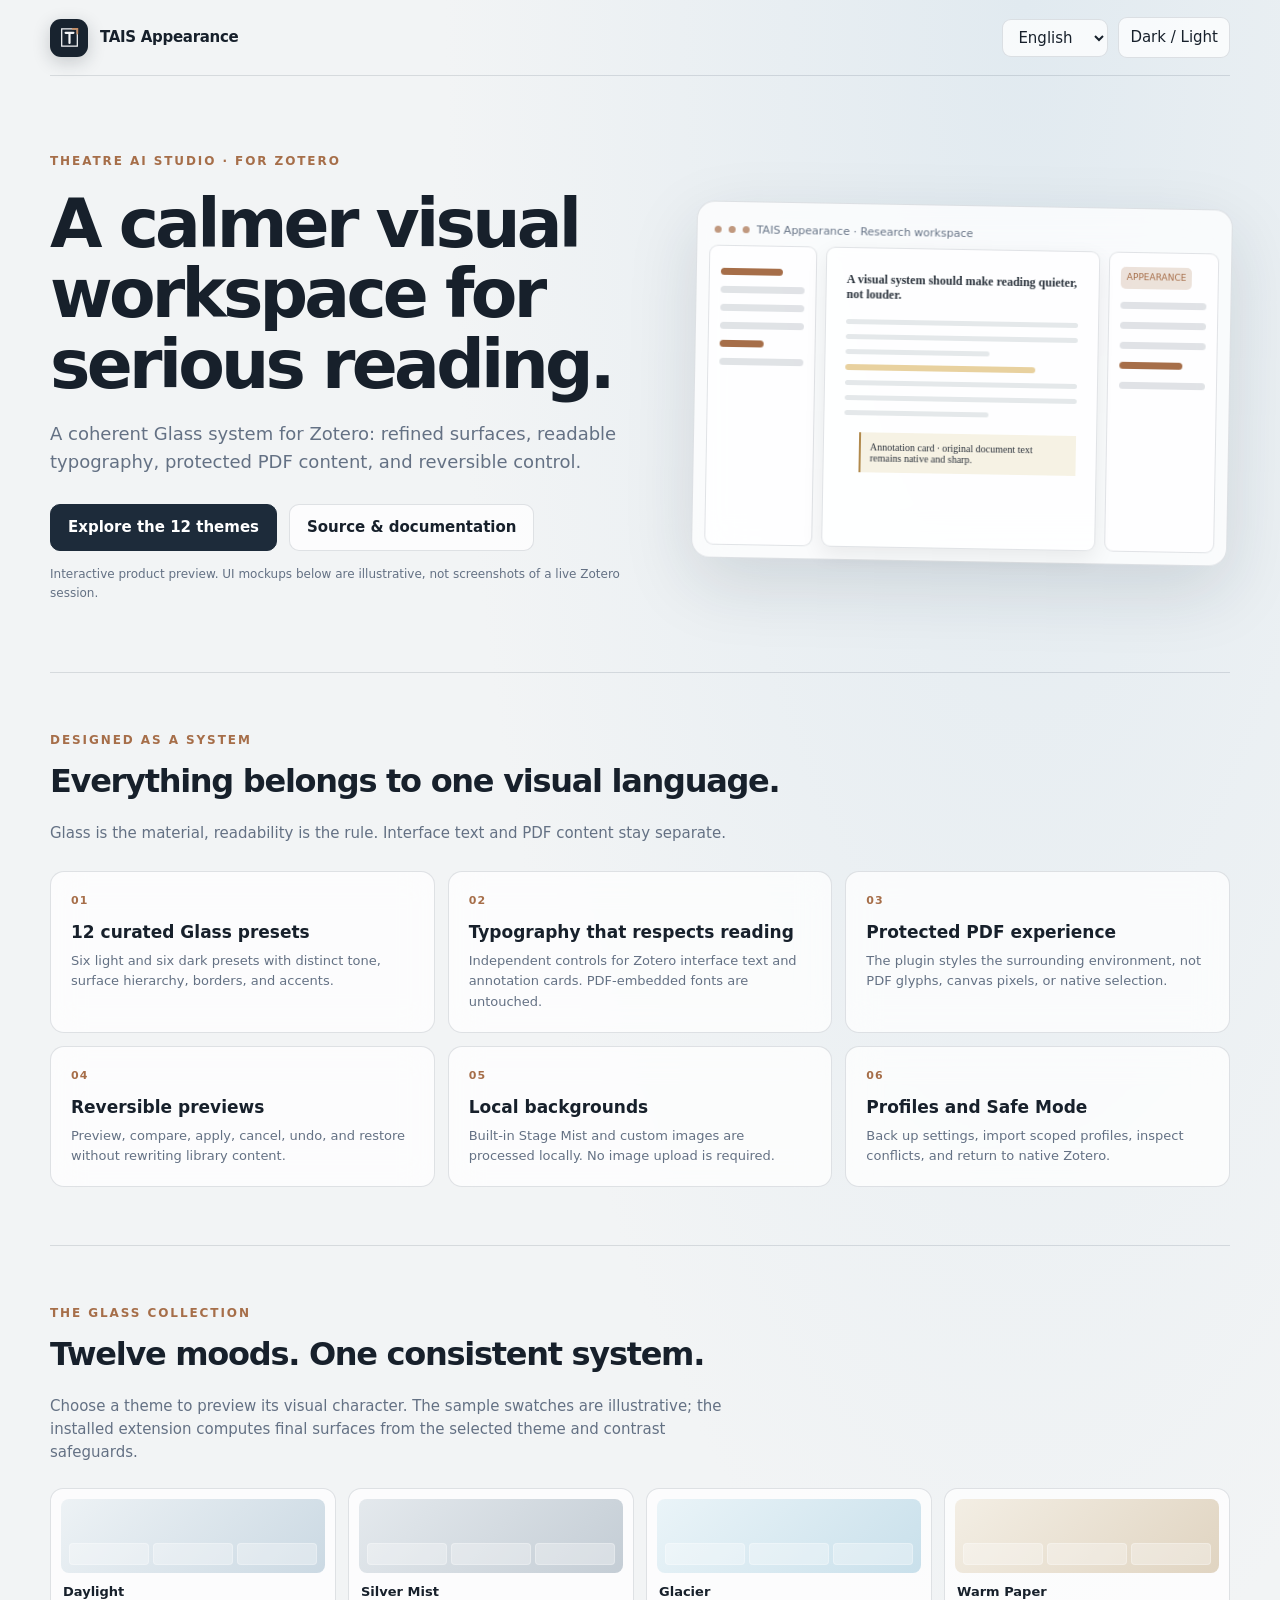
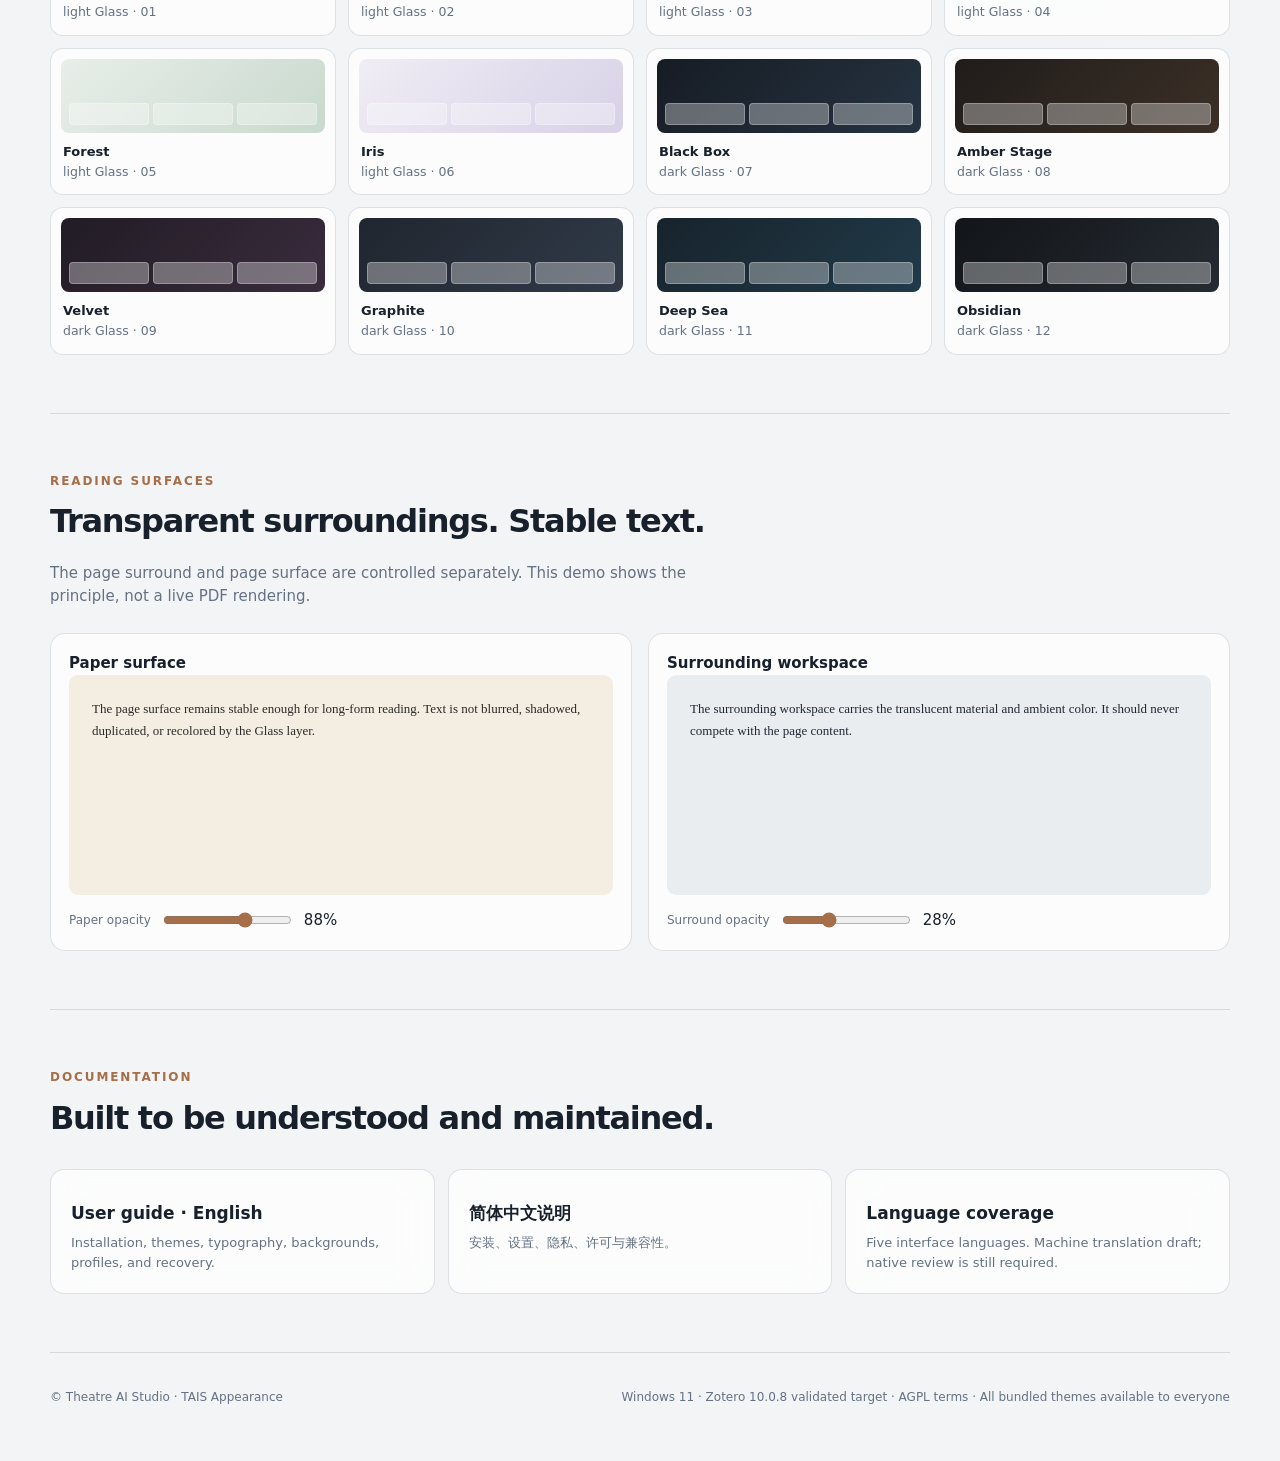
==== showcase/index.html @ 337ca3e3 "Publish TAIS Appearance multilingual source" ====
<!doctype html>
<html lang="en">
<head>
<meta charset="utf-8"><meta name="viewport" content="width=device-width,initial-scale=1">
<meta name="description" content="TAIS Appearance — a Glass appearance and reading environment for Zotero, by Theatre AI Studio.">
<title>TAIS Appearance — Theatre AI Studio</title>
<style>
:root{color-scheme:light;--bg:#f2f4f5;--ink:#17202b;--muted:#647184;--line:rgba(30,44,62,.13);--panel:rgba(255,255,255,.74);--accent:#a66e49;--shadow:0 24px 70px rgba(27,39,55,.13)}
*{box-sizing:border-box}body{margin:0;background:radial-gradient(ellipse at 80% 0%,#e1eaf0 0,transparent 40%),var(--bg);color:var(--ink);font:15px/1.55 system-ui,-apple-system,"Segoe UI",sans-serif;transition:background .25s,color .25s}
body.dark{color-scheme:dark;--bg:#151a21;--ink:#eef2f7;--muted:#b1bdca;--line:rgba(205,220,238,.15);--panel:rgba(35,43,54,.78);--accent:#d6a47f;--shadow:0 24px 70px rgba(0,0,0,.32);background:radial-gradient(ellipse at 80% 0%,#263545 0,transparent 42%),var(--bg)}
a{color:inherit;text-decoration:none}button,select{font:inherit}button{cursor:pointer}
.wrap{width:min(1180px,calc(100% - 40px));margin:auto}
nav{height:76px;display:flex;align-items:center;justify-content:space-between;border-bottom:1px solid var(--line)}
.brand{display:flex;align-items:center;gap:12px;font-weight:700;letter-spacing:-.02em}.mark{width:38px;height:38px;border-radius:11px;background:#18232f;display:grid;place-items:center;box-shadow:0 5px 18px #18232f33}.mark svg{width:25px;height:25px}
.navright{display:flex;align-items:center;gap:10px}.navright select,.toggle{border:1px solid var(--line);background:var(--panel);color:var(--ink);border-radius:9px;padding:8px 11px}
.hero{padding:76px 0 58px;display:grid;grid-template-columns:1.05fr .95fr;gap:52px;align-items:center}
.eyebrow{color:var(--accent);font-size:12px;letter-spacing:.16em;text-transform:uppercase;font-weight:750}
h1{font-size:clamp(40px,5.3vw,68px);line-height:1.04;letter-spacing:-.055em;margin:18px 0 20px;max-width:660px}
.lead{font-size:18px;color:var(--muted);max-width:570px}
.actions{display:flex;gap:12px;flex-wrap:wrap;margin-top:28px}.btn{border:1px solid var(--line);border-radius:10px;padding:11px 17px;background:var(--panel);color:var(--ink);font-weight:650}.btn.primary{background:#1d2b3a;color:white;border-color:#1d2b3a}
.note{font-size:12px;color:var(--muted);margin-top:14px}
.window{background:var(--panel);border:1px solid var(--line);border-radius:18px;box-shadow:var(--shadow);padding:12px;backdrop-filter:blur(24px);transform:rotate(1deg)}
.wtop{height:31px;display:flex;align-items:center;gap:7px;padding:0 5px;color:var(--muted);font-size:11px}.dot{width:7px;height:7px;border-radius:50%;background:var(--accent);opacity:.7}
.wbody{display:grid;grid-template-columns:108px 1fr 110px;gap:9px;min-height:300px}
.sidebar,.meta,.doc{border:1px solid var(--line);border-radius:9px;background:var(--panel);padding:11px}
.side-line{height:7px;border-radius:5px;background:var(--line);margin:11px 0}.side-line.active{background:var(--accent);width:74%}
.doc{background:rgba(255,255,255,.78);color:#29313b;padding:24px 20px;box-shadow:0 8px 22px rgba(0,0,0,.07)}body.dark .doc{background:rgba(232,237,242,.86);color:#202833}
.dochead{font:600 12px Georgia,serif;margin-bottom:17px}.docline{height:5px;background:#7f8a9633;border-radius:3px;margin:10px 0}.docline.short{width:62%}.highlight{height:6px;width:82%;background:#d4aa4b88;border-radius:3px;margin:10px 0}.annot{margin:17px 0 0 15px;padding:9px;border-left:2px solid #b18a4d;background:#d8bd7a33;font:10px Georgia,serif}
.meta .side-line{margin:13px 0}.meta .pill{font-size:9px;border-radius:5px;background:#a66e4933;color:var(--accent);padding:4px 6px;display:inline-block}
section{padding:58px 0;border-top:1px solid var(--line)}h2{font-size:32px;letter-spacing:-.04em;margin:7px 0 12px} .sub{color:var(--muted);max-width:700px}
.features{display:grid;grid-template-columns:repeat(3,1fr);gap:13px;margin-top:26px}
.card{padding:20px;border:1px solid var(--line);border-radius:14px;background:var(--panel);backdrop-filter:blur(16px)}.num{color:var(--accent);font-size:11px;font-weight:800;letter-spacing:.1em}.card h3{margin:10px 0 6px;font-size:17px}.card p{color:var(--muted);font-size:13px;margin:0}
.themegrid{display:grid;grid-template-columns:repeat(4,1fr);gap:12px;margin-top:24px}.theme{padding:10px;border:1px solid var(--line);border-radius:13px;background:var(--panel);text-align:left;color:var(--ink)}.swatch{height:74px;border-radius:8px;display:flex;align-items:flex-end;padding:8px;gap:4px}.swatch span{height:22px;flex:1;border-radius:4px;background:#ffffff55;border:1px solid #ffffff44}.theme strong{display:block;margin:9px 2px 0;font-size:13px}.theme small{display:block;color:var(--muted);margin:0 2px 3px}
.demo{display:grid;grid-template-columns:1fr 1fr;gap:16px;margin-top:24px}.demoPanel{border:1px solid var(--line);border-radius:15px;background:var(--panel);padding:18px}.paper{background:#f4eee2;color:#2c2a27;border-radius:9px;padding:23px;font:13px/1.7 Georgia,serif;min-height:220px}.paper.darkpaper{background:#e9edf0;color:#202833}.controls{display:flex;align-items:center;gap:10px;flex-wrap:wrap;margin-top:14px}.controls label{font-size:12px;color:var(--muted)}input[type=range]{accent-color:var(--accent)}
footer{padding:35px 0 55px;border-top:1px solid var(--line);color:var(--muted);font-size:12px;display:flex;justify-content:space-between;gap:20px;flex-wrap:wrap}
@media(max-width:820px){.hero{grid-template-columns:1fr;padding-top:48px;gap:30px}.features{grid-template-columns:repeat(2,1fr)}.themegrid{grid-template-columns:repeat(3,1fr)}}
@media(max-width:560px){.wrap{width:calc(100% - 28px)}nav{height:auto;padding:13px 0;align-items:flex-start}.navright{flex-wrap:wrap;justify-content:flex-end}.hero{padding:42px 0}.features,.demo{grid-template-columns:1fr}.themegrid{grid-template-columns:repeat(2,1fr)}.wbody{grid-template-columns:70px 1fr}.meta{display:none}.window{transform:none}}
</style></head>
<body>
<div class="wrap">
<nav><a class="brand" href="#"><span class="mark"><svg viewBox="0 0 32 32" fill="none" aria-hidden="true"><path d="M6 5h20v22H6z" stroke="#F3F5F7" stroke-width="1.6"/><path d="M11 10h10M16 10v13" stroke="#F3F5F7" stroke-width="2.8" stroke-linecap="round"/><path d="M20 5l6 0v6" stroke="#C58E66" stroke-width="2.3" stroke-linecap="round"/></svg></span><span>TAIS Appearance</span></a><div class="navright"><select id="lang" aria-label="Language"><option value="en">English</option><option value="zh">简体中文</option><option value="ja">日本語</option><option value="ko">한국어</option><option value="fr">Français</option></select><button class="toggle" id="mode" type="button">Dark / Light</button></div></nav>
<header class="hero"><div><div class="eyebrow" data-t="eyebrow">THEATRE AI STUDIO · FOR ZOTERO</div><h1 data-t="title">A calmer visual workspace for serious reading.</h1><p class="lead" data-t="lead">A coherent Glass system for Zotero: refined surfaces, readable typography, protected PDF content, and reversible control.</p><div class="actions"><a class="btn primary" href="#themes" data-t="explore">Explore the 12 themes</a><a class="btn" href="../README.md" data-t="source">Source & documentation</a></div><p class="note" data-t="note">Interactive product preview. UI mockups below are illustrative, not screenshots of a live Zotero session.</p></div>
<div class="window" aria-label="Illustrative Zotero workspace preview"><div class="wtop"><i class="dot"></i><i class="dot"></i><i class="dot"></i><span>TAIS Appearance · Research workspace</span></div><div class="wbody"><aside class="sidebar"><div class="side-line active"></div><div class="side-line"></div><div class="side-line"></div><div class="side-line"></div><div class="side-line active" style="width:52%"></div><div class="side-line"></div></aside><article class="doc"><div class="dochead">A visual system should make reading quieter, not louder.</div><div class="docline"></div><div class="docline"></div><div class="docline short"></div><div class="highlight"></div><div class="docline"></div><div class="docline"></div><div class="docline short"></div><div class="annot">Annotation card · original document text remains native and sharp.</div></article><aside class="meta"><span class="pill">APPEARANCE</span><div class="side-line"></div><div class="side-line"></div><div class="side-line"></div><div class="side-line active"></div><div class="side-line"></div></aside></div></div></header>
<section id="features"><div class="eyebrow" data-t="featuresEyebrow">DESIGNED AS A SYSTEM</div><h2 data-t="featuresTitle">Everything belongs to one visual language.</h2><p class="sub" data-t="featuresSub">Glass is the material, readability is the rule. Interface text and PDF content stay separate.</p><div class="features">
<div class="card"><div class="num">01</div><h3 data-t="f1">12 curated Glass presets</h3><p data-t="f1d">Six light and six dark presets with distinct tone, surface hierarchy, borders, and accents.</p></div>
<div class="card"><div class="num">02</div><h3 data-t="f2">Typography that respects reading</h3><p data-t="f2d">Independent controls for Zotero interface text and annotation cards. PDF-embedded fonts are untouched.</p></div>
<div class="card"><div class="num">03</div><h3 data-t="f3">Protected PDF experience</h3><p data-t="f3d">The plugin styles the surrounding environment, not PDF glyphs, canvas pixels, or native selection.</p></div>
<div class="card"><div class="num">04</div><h3 data-t="f4">Reversible previews</h3><p data-t="f4d">Preview, compare, apply, cancel, undo, and restore without rewriting library content.</p></div>
<div class="card"><div class="num">05</div><h3 data-t="f5">Local backgrounds</h3><p data-t="f5d">Built-in Stage Mist and custom images are processed locally. No image upload is required.</p></div>
<div class="card"><div class="num">06</div><h3 data-t="f6">Profiles and Safe Mode</h3><p data-t="f6d">Back up settings, import scoped profiles, inspect conflicts, and return to native Zotero.</p></div>
</div></section>
<section id="themes"><div class="eyebrow" data-t="themesEyebrow">THE GLASS COLLECTION</div><h2 data-t="themesTitle">Twelve moods. One consistent system.</h2><p class="sub" data-t="themesSub">Choose a theme to preview its visual character. The sample swatches are illustrative; the installed extension computes final surfaces from the selected theme and contrast safeguards.</p><div class="themegrid" id="themegrid"></div></section>
<section id="reading"><div class="eyebrow" data-t="readingEyebrow">READING SURFACES</div><h2 data-t="readingTitle">Transparent surroundings. Stable text.</h2><p class="sub" data-t="readingSub">The page surround and page surface are controlled separately. This demo shows the principle, not a live PDF rendering.</p><div class="demo"><div class="demoPanel"><strong data-t="paperLabel">Paper surface</strong><div class="paper" id="paper">The page surface remains stable enough for long-form reading. Text is not blurred, shadowed, duplicated, or recolored by the Glass layer.</div><div class="controls"><label for="paperAlpha" data-t="paperOpacity">Paper opacity</label><input id="paperAlpha" type="range" min="65" max="100" value="88"><output id="paperValue">88%</output></div></div><div class="demoPanel"><strong data-t="surroundLabel">Surrounding workspace</strong><div class="paper darkpaper" id="surround">The surrounding workspace carries the translucent material and ambient color. It should never compete with the page content.</div><div class="controls"><label for="surroundAlpha" data-t="surroundOpacity">Surround opacity</label><input id="surroundAlpha" type="range" min="8" max="65" value="28"><output id="surroundValue">28%</output></div></div></div></section>
<section id="docs"><div class="eyebrow" data-t="docsEyebrow">DOCUMENTATION</div><h2 data-t="docsTitle">Built to be understood and maintained.</h2><div class="features"><a class="card" href="../docs/USER_GUIDE.en-US.md"><h3 data-t="guide">User guide · English</h3><p data-t="guideD">Installation, themes, typography, backgrounds, profiles, and recovery.</p></a><a class="card" href="../README.zh-CN.md"><h3 data-t="zh">简体中文说明</h3><p data-t="zhD">安装、设置、隐私、许可与兼容性。</p></a><a class="card" href="../docs/I18N-STATUS.md"><h3 data-t="i18n">Language coverage</h3><p data-t="i18nD">Five interface languages. Machine translation draft; native review is still required.</p></a></div></section>
<footer><span>© Theatre AI Studio · TAIS Appearance</span><span data-t="footer">Windows 11 · Zotero 10.0.8 validated target · AGPL terms · All bundled themes available to everyone</span></footer>
</div>
<script>
const themes=[
['Daylight','light','#edf2f5','#cbd9e3','#a9c0d2','#8c9eaa'],['Silver Mist','light','#e4e9ed','#c4cdd5','#aebbc5','#8598a7'],['Glacier','light','#eaf4f8','#c9e0eb','#9fc6d8','#739fb8'],['Warm Paper','light','#f3eee4','#e0d4c1','#c6b69e','#9f8667'],['Forest','light','#e8eee9','#c9d9cd','#a9c1af','#6e927a'],['Iris','light','#efedf5','#d8d1e7','#bcb0d8','#8875ae'],['Black Box','dark','#161c24','#263341','#38495b','#b58a68'],['Amber Stage','dark','#201c1a','#3c3027','#72533a','#d5a16f'],['Velvet','dark','#211c25','#3a2c3d','#5b4260','#c29ab8'],['Graphite','dark','#20262f','#303a48','#3d4a5b','#91b8df'],['Deep Sea','dark','#17232c','#213a49','#315568','#78b7cf'],['Obsidian','dark','#121519','#252b32','#3a424c','#d3d9e1']];
const grid=document.getElementById('themegrid');themes.forEach((t,i)=>{const b=document.createElement('button');b.className='theme';b.type='button';b.innerHTML='<div class="swatch" style="background:linear-gradient(135deg,'+t[2]+','+t[3]+')"><span></span><span></span><span></span></div><strong>'+t[0]+'</strong><small>'+t[1]+' Glass · '+String(i+1).padStart(2,'0')+'</small>';b.addEventListener('click',()=>{document.body.classList.toggle('dark',t[1]==='dark');document.querySelectorAll('.theme').forEach(x=>x.style.outline='none');b.style.outline='2px solid var(--accent)';});grid.appendChild(b);});
document.getElementById('mode').addEventListener('click',()=>document.body.classList.toggle('dark'));
for(const [id,out] of [['paperAlpha','paperValue'],['surroundAlpha','surroundValue']])document.getElementById(id).addEventListener('input',e=>{document.getElementById(out).textContent=e.target.value+'%';if(id==='paperAlpha')document.getElementById('paper').style.opacity=Number(e.target.value)/100;else document.getElementById('surround').style.opacity=Number(e.target.value)/100;});
const copy={"en":{"eyebrow":"THEATRE AI STUDIO · FOR ZOTERO","title":"A calmer visual workspace for serious reading.","lead":"A coherent Glass system for Zotero: refined surfaces, readable typography, protected PDF content, and reversible control.","explore":"Explore the 12 themes","source":"Source & documentation","note":"Interactive product preview. UI mockups below are illustrative, not screenshots of a live Zotero session.","featuresEyebrow":"DESIGNED AS A SYSTEM","featuresTitle":"Everything belongs to one visual language.","featuresSub":"Glass is the material, readability is the rule. Interface text and PDF content stay separate.","f1":"12 curated Glass presets","f1d":"Six light and six dark presets with distinct tone, surface hierarchy, borders, and accents.","f2":"Typography that respects reading","f2d":"Independent controls for Zotero interface text and annotation cards. PDF-embedded fonts are untouched.","f3":"Protected PDF experience","f3d":"The plugin styles the surrounding environment, not PDF glyphs, canvas pixels, or native selection.","f4":"Reversible previews","f4d":"Preview, compare, apply, cancel, undo, and restore without rewriting library content.","f5":"Local backgrounds","f5d":"Built-in Stage Mist and custom images are processed locally. No image upload is required.","f6":"Profiles and Safe Mode","f6d":"Back up settings, import scoped profiles, inspect conflicts, and return to native Zotero.","themesEyebrow":"THE GLASS COLLECTION","themesTitle":"Twelve moods. One consistent system.","themesSub":"Choose a theme to preview its visual character. The sample swatches are illustrative; the installed extension computes final surfaces from the selected theme and contrast safeguards.","readingEyebrow":"READING SURFACES","readingTitle":"Transparent surroundings. Stable text.","readingSub":"The page surround and page surface are controlled separately. This demo shows the principle, not a live PDF rendering.","paperLabel":"Paper surface","paperOpacity":"Paper opacity","surroundLabel":"Surrounding workspace","surroundOpacity":"Surround opacity","docsEyebrow":"DOCUMENTATION","docsTitle":"Built to be understood and maintained.","guide":"User guide · English","guideD":"Installation, themes, typography, backgrounds, profiles, and recovery.","zh":"Simplified Chinese guide","zhD":"Installation, settings, privacy, license, and compatibility.","i18n":"Language coverage","i18nD":"Five interface languages. Machine translation draft; native review is still required.","footer":"Windows 11 · Zotero 10.0.8 validated target · AGPL terms · All bundled themes available to everyone"},"zh":{"eyebrow":"THEATRE AI STUDIO · ZOTERO 外观扩展","title":"让严肃阅读拥有更安静的视觉工作空间。","lead":"为 Zotero 提供统一的 Glass 系统：克制的材质、清晰的文字、受保护的 PDF 内容，以及可撤销的控制。","explore":"查看12套主题","source":"源码与文档","note":"交互式产品预览。下方界面为示意模型，并非实时 Zotero 截图。","featuresEyebrow":"系统化设计","featuresTitle":"所有界面共享同一种视觉语言。","featuresSub":"Glass 是材质，可读性是规则。界面文字与 PDF 内容严格分离。","f1":"12套精选 Glass 模板","f1d":"六套浅色、六套深色，具有不同色调、材质层级、边界与强调色。","f2":"尊重阅读的字体控制","f2d":"Zotero界面文字与批注卡片独立控制，不替换PDF内嵌字体。","f3":"保护PDF阅读","f3d":"插件只处理阅读环境，不修改PDF字形、画布像素或原生选择。","f4":"可逆预览","f4d":"预览、比较、应用、取消、撤销与恢复，不改写文献库内容。","f5":"本地背景","f5d":"内置舞台雾光与自定义图片均在本地处理，不需要上传图片。","f6":"方案与安全模式","f6d":"备份设置、导入指定范围方案、检查冲突并恢复Zotero原生外观。","themesEyebrow":"GLASS 主题系列","themesTitle":"十二种气质，一套统一系统。","themesSub":"选择主题查看视觉特征。色板为示意，插件会根据主题与对比度保护计算最终材质。","readingEyebrow":"阅读表面","readingTitle":"外围透明，文字稳定。","readingSub":"页面外围与纸面分别控制。此处展示设计原理，不是真实PDF渲染。","paperLabel":"纸面","paperOpacity":"纸面不透明度","surroundLabel":"外围工作区","surroundOpacity":"外围不透明度","docsEyebrow":"产品文档","docsTitle":"为理解与长期维护而设计。","guide":"使用手册 · 英文","guideD":"安装、主题、字体、背景、方案与恢复。","zh":"简体中文手册","zhD":"安装、设置、隐私、许可与兼容性。","i18n":"语言覆盖","i18nD":"支持五种界面语言。当前为机器翻译初稿，仍需母语审校。","footer":"Windows 11 · 已验证 Zotero 10.0.8 · AGPL许可 · 所有内置主题向所有用户开放"},"ja":{"eyebrow":"シアターAIスタジオ・フォーゾテロ","title":"真剣な読書のための、落ち着いたビジュアルなワークスペース。","lead":"Zotero 用の一貫した Glass システム: 洗練された表面、読みやすいタイポグラフィ、保護された PDF コンテンツ、および可逆制御。","explore":"12 のテーマを探索する","source":"ソースとドキュメント","note":"インタラクティブな製品プレビュー。以下の UI モックアップは説明用であり、Zotero のライブ セッションのスクリーンショットではありません。","featuresEyebrow":"システムとして設計","featuresTitle":"すべては 1 つの視覚言語に属します。","featuresSub":"ガラスが素材であり、読みやすさが原則です。インターフェイスのテキストと PDF コンテンツは分離されたままになります。","f1":"12 個の厳選された Glass プリセット","f1d":"明確なトーン、表面階層、境界線、アクセントを備えた 6 つの明るいプリセットと 6 つの暗いプリセット。","f2":"読書を尊重したタイポグラフィー","f2d":"Zotero インターフェースのテキストと注釈カードの独立したコントロール。 PDF に埋め込まれたフォントは変更されません。","f3":"保護された PDF エクスペリエンス","f3d":"このプラグインは、PDF グリフ、キャンバス ピクセル、ネイティブ選択ではなく、周囲の環境をスタイルします。","f4":"可逆プレビュー","f4d":"ライブラリのコンテンツを書き換えることなく、プレビュー、比較、適用、キャンセル、元に戻し、復元できます。","f5":"地元の背景","f5d":"内蔵の Stage Mist とカスタム イメージはローカルで処理されます。画像のアップロードは必要ありません。","f6":"プロファイルとセーフモード","f6d":"設定をバックアップし、スコープ付きプロファイルをインポートし、競合を検査して、ネイティブ Zotero に戻ります。","themesEyebrow":"ガラスコレクション","themesTitle":"12 の気分。一貫した 1 つのシステム。","themesSub":"テーマを選択して、その視覚的な特徴をプレビューします。サンプル見本は説明用です。インストールされた拡張機能は、選択したテーマとコントラスト保護手段から最終的なサーフェスを計算します。","readingEyebrow":"読書面","readingTitle":"透明感のある周囲。安定のテキスト。","readingSub":"ページの周囲とページの表面は個別に制御されます。このデモは原理を示すものであり、ライブ PDF レンダリングではありません。","paperLabel":"紙面","paperOpacity":"紙の不透明度","surroundLabel":"周囲のワークスペース","surroundOpacity":"周囲の不透明度","docsEyebrow":"文書化","docsTitle":"理解して維持できるように構築されています。","guide":"ユーザーガイド・英語","guideD":"インスタレーション、テーマ、タイポグラフィ、背景、プロフィール、リカバリ。","zh":"簡体字中国語ガイド","zhD":"インストール、設定、プライバシー、ライセンス、互換性。","i18n":"対応言語","i18nD":"5 つのインターフェース言語。機械翻訳の草稿。ネイティブレビューは依然として必要です。","footer":"Windows 11 · Zotero 10.0.8 検証済みターゲット · AGPL 条件 · バンドルされているすべてのテーマを誰でも利用可能"},"ko":{"eyebrow":"THEATER AI STUDIO · FOR ZOTERO","title":"진지한 독서를 위한 차분한 시각적 작업 공간.","lead":"Zotero를 위한 일관된 Glass 시스템: 세련된 표면, 읽을 수 있는 타이포그래피, 보호된 PDF 콘텐츠 및 되돌릴 수 있는 제어.","explore":"12가지 테마 살펴보기","source":"소스 및 문서","note":"대화형 제품 미리보기. 아래 UI 모형은 설명을 위한 것이며 라이브 Zotero 세션의 스크린샷이 아닙니다.","featuresEyebrow":"시스템으로 설계","featuresTitle":"모든 것은 하나의 시각적 언어에 속합니다.","featuresSub":"유리가 재료이고 가독성이 원칙입니다. 인터페이스 텍스트와 PDF 콘텐츠는 별도로 유지됩니다.","f1":"선별된 Glass 사전 설정 12개","f1d":"뚜렷한 톤, 표면 계층 구조, 테두리 및 액센트를 갖춘 6개의 밝은 사전 설정과 6개의 어두운 사전 설정.","f2":"독서를 존중하는 타이포그래피","f2d":"Zotero 인터페이스 텍스트 및 주석 카드를 독립적으로 제어합니다. PDF에 포함된 글꼴은 그대로 유지됩니다.","f3":"보호된 PDF 환경","f3d":"플러그인은 PDF 글리프, 캔버스 픽셀 또는 기본 선택이 아닌 주변 환경의 스타일을 지정합니다.","f4":"되돌릴 수 있는 미리보기","f4d":"라이브러리 콘텐츠를 다시 작성하지 않고도 미리보기, 비교, 적용, 취소, 실행 취소 및 복원이 가능합니다.","f5":"지역적 배경","f5d":"내장된 스테이지 미스트와 사용자 정의 이미지는 로컬에서 처리됩니다. 이미지 업로드가 필요하지 않습니다.","f6":"프로필 및 안전 모드","f6d":"설정을 백업하고, 범위가 지정된 프로필을 가져오고, 충돌을 검사하고, 기본 Zotero로 돌아갑니다.","themesEyebrow":"유리 컬렉션","themesTitle":"12가지 기분. 하나의 일관된 시스템.","themesSub":"테마의 시각적 특성을 미리 보려면 테마를 선택하세요. 샘플 견본은 예시용입니다. 설치된 확장 프로그램은 선택한 테마 및 대비 보호 장치에서 최종 표면을 계산합니다.","readingEyebrow":"독서 표면","readingTitle":"투명한 주변 환경. 안정적인 텍스트.","readingSub":"페이지 둘러싸기와 페이지 표면은 별도로 제어됩니다. 이 데모는 라이브 PDF 렌더링이 아닌 원리를 보여줍니다.","paperLabel":"종이 표면","paperOpacity":"종이 불투명도","surroundLabel":"주변 작업 공간","surroundOpacity":"서라운드 불투명도","docsEyebrow":"문서화","docsTitle":"이해하고 유지 관리할 수 있도록 제작되었습니다.","guide":"사용자 가이드 · 영어","guideD":"설치, 테마, 타이포그래피, 배경, 프로필 및 복구.","zh":"중국어 간체 가이드","zhD":"설치, 설정, 개인 정보 보호, 라이센스 및 호환성.","i18n":"언어 적용 범위","i18nD":"5가지 인터페이스 언어. 기계번역 초안; 네이티브 리뷰는 여전히 필요합니다.","footer":"Windows 11 · Zotero 10.0.8 검증 대상 · AGPL 약관 · 모든 사람이 사용할 수 있는 모든 번들 테마"},"fr":{"eyebrow":"STUDIO D'IA DE THÉÂTRE · POUR ZOTERO","title":"Un espace de travail visuel plus calme pour une lecture sérieuse.","lead":"Un système Glass cohérent pour Zotero : surfaces épurées, typographie lisible, contenu PDF protégé et contrôle réversible.","explore":"Explorez les 12 thèmes","source":"Sources et documentation","note":"Aperçu interactif du produit. Les maquettes d'interface utilisateur ci-dessous sont des illustrations et non des captures d'écran d'une session Zotero en direct.","featuresEyebrow":"CONÇU COMME UN SYSTÈME","featuresTitle":"Tout appartient à un seul langage visuel.","featuresSub":"Le verre est le matériau, la lisibilité est la règle. Le texte de l'interface et le contenu PDF restent séparés.","f1":"12 préréglages de verre sélectionnés","f1d":"Six préréglages clairs et six sombres avec des tons, une hiérarchie de surface, des bordures et des accents distincts.","f2":"Une typographie qui respecte la lecture","f2d":"Contrôles indépendants pour le texte et les cartes d'annotation de l'interface Zotero. Les polices intégrées au PDF sont intactes.","f3":"Expérience PDF protégée","f3d":"Le plugin stylise l'environnement environnant, pas les glyphes PDF, les pixels du canevas ou la sélection native.","f4":"Aperçus réversibles","f4d":"Prévisualisez, comparez, appliquez, annulez, annulez et restaurez sans réécrire le contenu de la bibliothèque.","f5":"Origines locales","f5d":"La brume de scène intégrée et les images personnalisées sont traitées localement. Aucun téléchargement d’image n’est requis.","f6":"Profils et mode sans échec","f6d":"Sauvegardez les paramètres, importez des profils étendus, inspectez les conflits et revenez à Zotero natif.","themesEyebrow":"LA COLLECTION DE VERRE","themesTitle":"Douze ambiances. Un système cohérent.","themesSub":"Choisissez un thème pour prévisualiser son caractère visuel. Les échantillons sont illustratifs ; l'extension installée calcule les surfaces finales à partir du thème sélectionné et des sauvegardes de contraste.","readingEyebrow":"SURFACES DE LECTURE","readingTitle":"Un environnement transparent. Texte stable.","readingSub":"Le contour de la page et la surface de la page sont contrôlés séparément. Cette démo montre le principe, pas un rendu PDF en direct.","paperLabel":"Surface du papier","paperOpacity":"Opacité du papier","surroundLabel":"Espace de travail environnant","surroundOpacity":"Opacité périphérique","docsEyebrow":"DOCUMENTATION","docsTitle":"Construit pour être compris et entretenu.","guide":"Guide de l'utilisateur · Anglais","guideD":"Installation, thèmes, typographie, arrière-plans, profils et récupération.","zh":"Guide chinois simplifié","zhD":"Installation, paramètres, confidentialité, licence et compatibilité.","i18n":"Couverture linguistique","i18nD":"Cinq langues d'interface. Projet de traduction automatique ; un examen natif est toujours requis.","footer":"Windows 11 · Cible validée Zotero 10.0.8 · Conditions AGPL · Tous les thèmes groupés accessibles à tous"}};
document.getElementById('lang').addEventListener('change',e=>{const d=copy[e.target.value]||copy.en;document.documentElement.lang=e.target.value==='zh'?'zh-CN':e.target.value;document.querySelectorAll('[data-t]').forEach(el=>{const k=el.dataset.t;if(d[k])el.textContent=d[k];});});
</script></body></html>
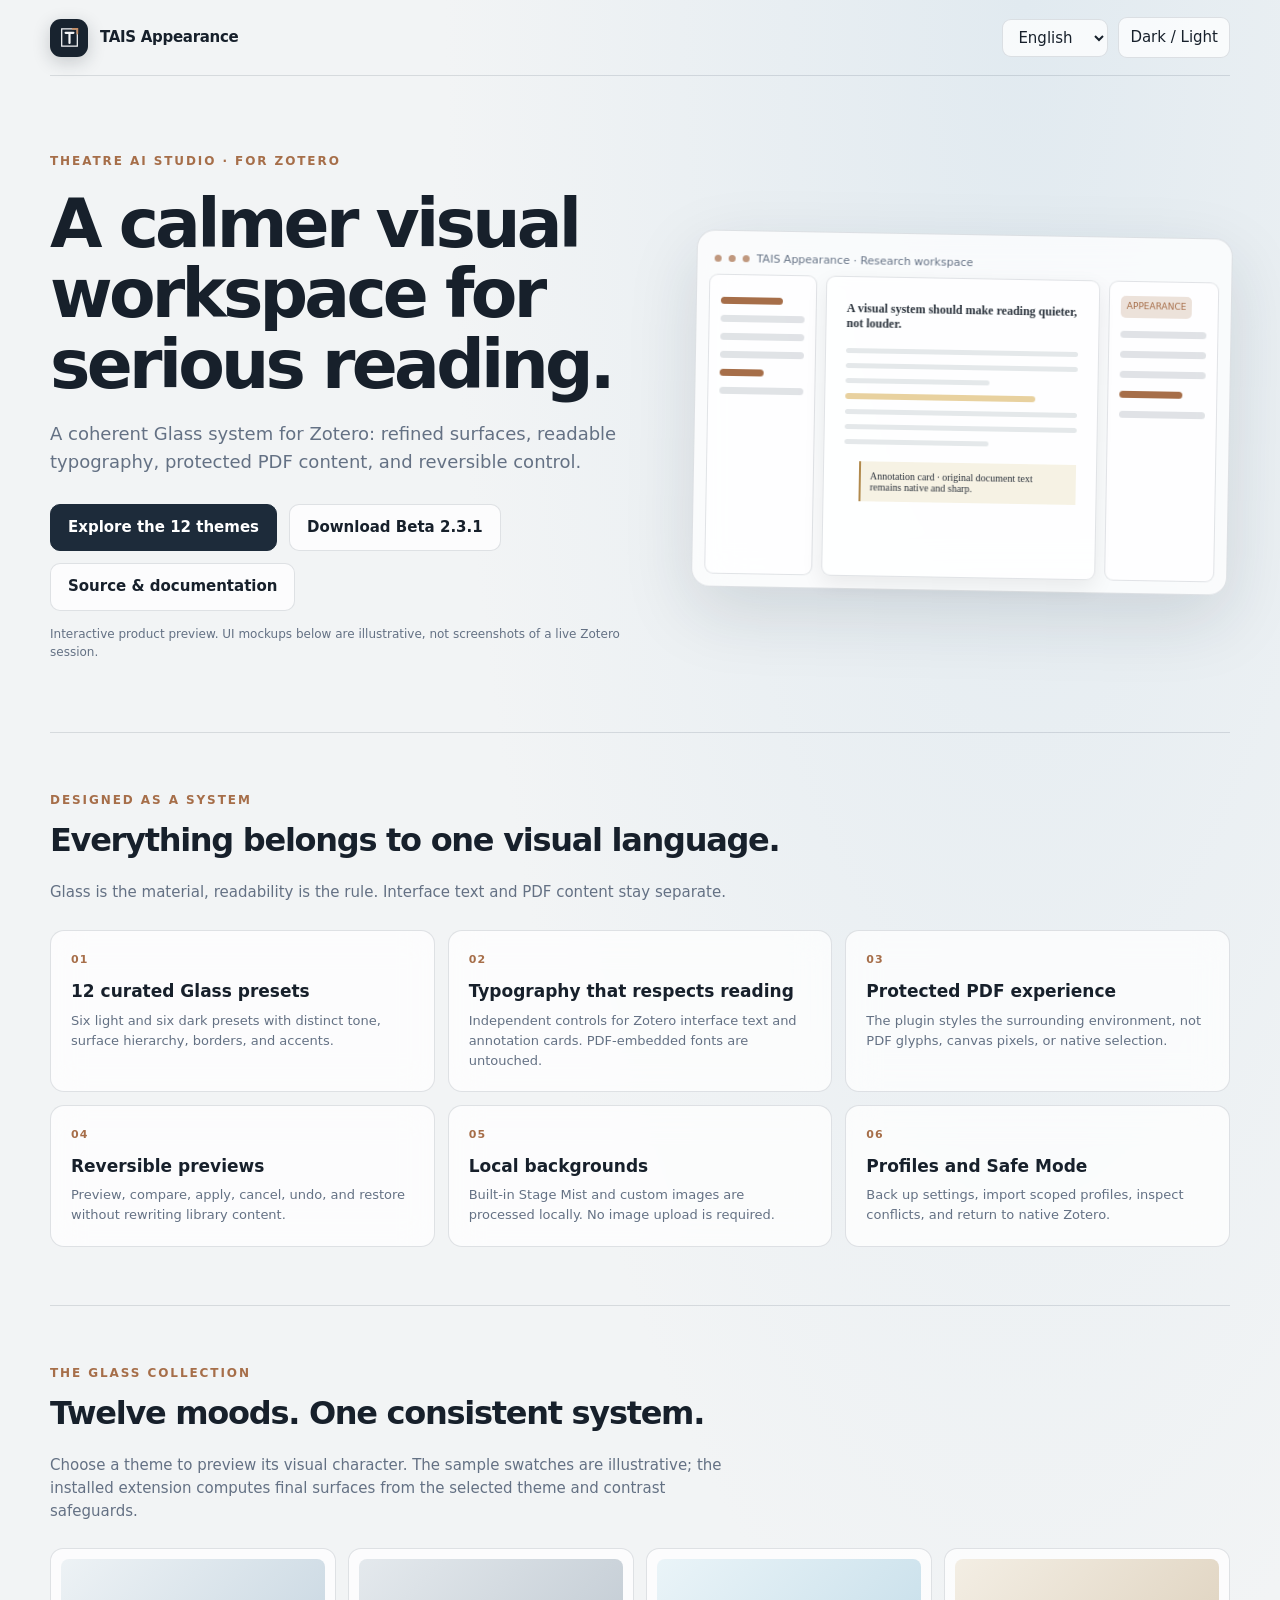
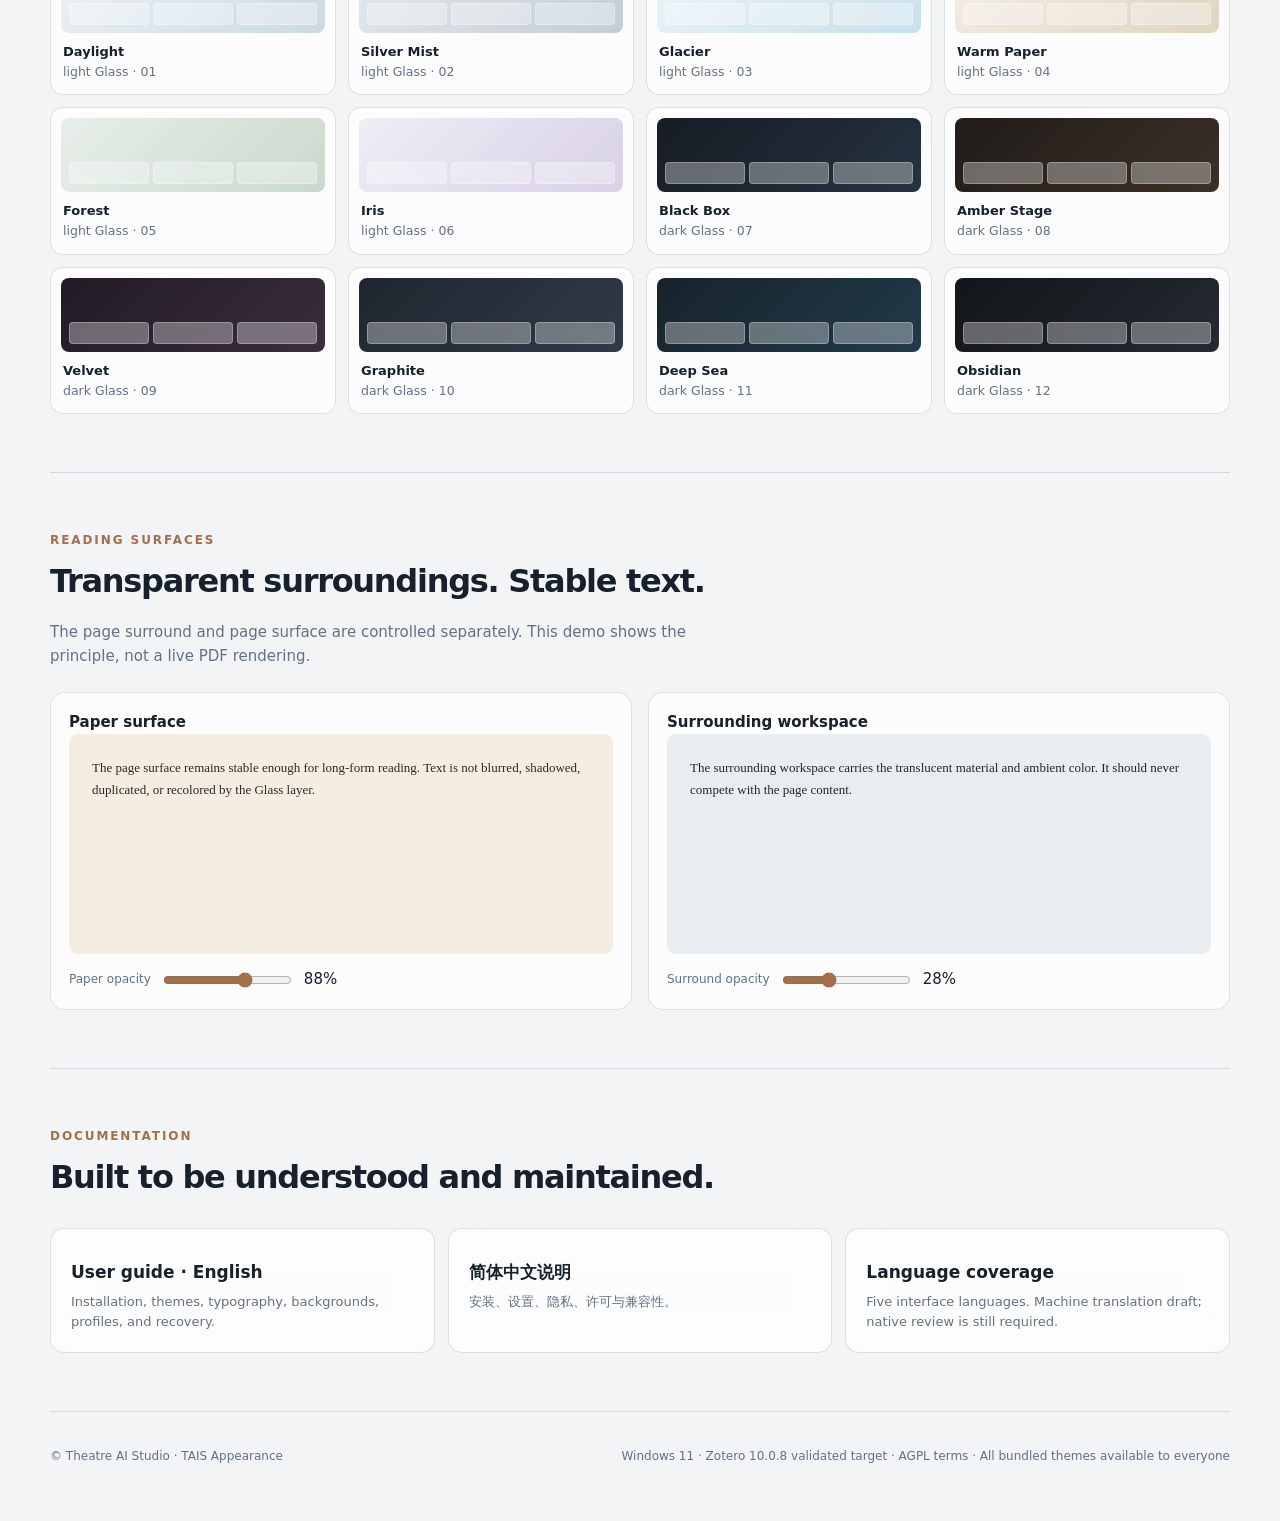
==== commit 8283b703: "Add direct beta download to product tour" ====
--- a/showcase/index.html
+++ b/showcase/index.html
@@ -1,4 +1,4 @@
-<!doctype html>
+﻿<!doctype html>
 <html lang="en">
 <head>
 <meta charset="utf-8"><meta name="viewport" content="width=device-width,initial-scale=1">
@@ -39,7 +39,7 @@
 <body>
 <div class="wrap">
 <nav><a class="brand" href="#"><span class="mark"><svg viewBox="0 0 32 32" fill="none" aria-hidden="true"><path d="M6 5h20v22H6z" stroke="#F3F5F7" stroke-width="1.6"/><path d="M11 10h10M16 10v13" stroke="#F3F5F7" stroke-width="2.8" stroke-linecap="round"/><path d="M20 5l6 0v6" stroke="#C58E66" stroke-width="2.3" stroke-linecap="round"/></svg></span><span>TAIS Appearance</span></a><div class="navright"><select id="lang" aria-label="Language"><option value="en">English</option><option value="zh">简体中文</option><option value="ja">日本語</option><option value="ko">한국어</option><option value="fr">Français</option></select><button class="toggle" id="mode" type="button">Dark / Light</button></div></nav>
-<header class="hero"><div><div class="eyebrow" data-t="eyebrow">THEATRE AI STUDIO · FOR ZOTERO</div><h1 data-t="title">A calmer visual workspace for serious reading.</h1><p class="lead" data-t="lead">A coherent Glass system for Zotero: refined surfaces, readable typography, protected PDF content, and reversible control.</p><div class="actions"><a class="btn primary" href="#themes" data-t="explore">Explore the 12 themes</a><a class="btn" href="../README.md" data-t="source">Source & documentation</a></div><p class="note" data-t="note">Interactive product preview. UI mockups below are illustrative, not screenshots of a live Zotero session.</p></div>
+<header class="hero"><div><div class="eyebrow" data-t="eyebrow">THEATRE AI STUDIO · FOR ZOTERO</div><h1 data-t="title">A calmer visual workspace for serious reading.</h1><p class="lead" data-t="lead">A coherent Glass system for Zotero: refined surfaces, readable typography, protected PDF content, and reversible control.</p><div class="actions"><a class="btn primary" href="#themes" data-t="explore">Explore the 12 themes</a><a class="btn" href="https://github.com/LIPO1024/tais-appearance/releases/download/v2.3.1/TAIS_Appearance-2.3.1.xpi" data-t="download">Download Beta 2.3.1</a><a class="btn" href="https://github.com/LIPO1024/tais-appearance" data-t="source">Source & documentation</a></div><p class="note" data-t="note">Interactive product preview. UI mockups below are illustrative, not screenshots of a live Zotero session.</p></div>
 <div class="window" aria-label="Illustrative Zotero workspace preview"><div class="wtop"><i class="dot"></i><i class="dot"></i><i class="dot"></i><span>TAIS Appearance · Research workspace</span></div><div class="wbody"><aside class="sidebar"><div class="side-line active"></div><div class="side-line"></div><div class="side-line"></div><div class="side-line"></div><div class="side-line active" style="width:52%"></div><div class="side-line"></div></aside><article class="doc"><div class="dochead">A visual system should make reading quieter, not louder.</div><div class="docline"></div><div class="docline"></div><div class="docline short"></div><div class="highlight"></div><div class="docline"></div><div class="docline"></div><div class="docline short"></div><div class="annot">Annotation card · original document text remains native and sharp.</div></article><aside class="meta"><span class="pill">APPEARANCE</span><div class="side-line"></div><div class="side-line"></div><div class="side-line"></div><div class="side-line active"></div><div class="side-line"></div></aside></div></div></header>
 <section id="features"><div class="eyebrow" data-t="featuresEyebrow">DESIGNED AS A SYSTEM</div><h2 data-t="featuresTitle">Everything belongs to one visual language.</h2><p class="sub" data-t="featuresSub">Glass is the material, readability is the rule. Interface text and PDF content stay separate.</p><div class="features">
 <div class="card"><div class="num">01</div><h3 data-t="f1">12 curated Glass presets</h3><p data-t="f1d">Six light and six dark presets with distinct tone, surface hierarchy, borders, and accents.</p></div>
@@ -62,4 +62,4 @@
 for(const [id,out] of [['paperAlpha','paperValue'],['surroundAlpha','surroundValue']])document.getElementById(id).addEventListener('input',e=>{document.getElementById(out).textContent=e.target.value+'%';if(id==='paperAlpha')document.getElementById('paper').style.opacity=Number(e.target.value)/100;else document.getElementById('surround').style.opacity=Number(e.target.value)/100;});
 const copy={"en":{"eyebrow":"THEATRE AI STUDIO · FOR ZOTERO","title":"A calmer visual workspace for serious reading.","lead":"A coherent Glass system for Zotero: refined surfaces, readable typography, protected PDF content, and reversible control.","explore":"Explore the 12 themes","source":"Source & documentation","note":"Interactive product preview. UI mockups below are illustrative, not screenshots of a live Zotero session.","featuresEyebrow":"DESIGNED AS A SYSTEM","featuresTitle":"Everything belongs to one visual language.","featuresSub":"Glass is the material, readability is the rule. Interface text and PDF content stay separate.","f1":"12 curated Glass presets","f1d":"Six light and six dark presets with distinct tone, surface hierarchy, borders, and accents.","f2":"Typography that respects reading","f2d":"Independent controls for Zotero interface text and annotation cards. PDF-embedded fonts are untouched.","f3":"Protected PDF experience","f3d":"The plugin styles the surrounding environment, not PDF glyphs, canvas pixels, or native selection.","f4":"Reversible previews","f4d":"Preview, compare, apply, cancel, undo, and restore without rewriting library content.","f5":"Local backgrounds","f5d":"Built-in Stage Mist and custom images are processed locally. No image upload is required.","f6":"Profiles and Safe Mode","f6d":"Back up settings, import scoped profiles, inspect conflicts, and return to native Zotero.","themesEyebrow":"THE GLASS COLLECTION","themesTitle":"Twelve moods. One consistent system.","themesSub":"Choose a theme to preview its visual character. The sample swatches are illustrative; the installed extension computes final surfaces from the selected theme and contrast safeguards.","readingEyebrow":"READING SURFACES","readingTitle":"Transparent surroundings. Stable text.","readingSub":"The page surround and page surface are controlled separately. This demo shows the principle, not a live PDF rendering.","paperLabel":"Paper surface","paperOpacity":"Paper opacity","surroundLabel":"Surrounding workspace","surroundOpacity":"Surround opacity","docsEyebrow":"DOCUMENTATION","docsTitle":"Built to be understood and maintained.","guide":"User guide · English","guideD":"Installation, themes, typography, backgrounds, profiles, and recovery.","zh":"Simplified Chinese guide","zhD":"Installation, settings, privacy, license, and compatibility.","i18n":"Language coverage","i18nD":"Five interface languages. Machine translation draft; native review is still required.","footer":"Windows 11 · Zotero 10.0.8 validated target · AGPL terms · All bundled themes available to everyone"},"zh":{"eyebrow":"THEATRE AI STUDIO · ZOTERO 外观扩展","title":"让严肃阅读拥有更安静的视觉工作空间。","lead":"为 Zotero 提供统一的 Glass 系统：克制的材质、清晰的文字、受保护的 PDF 内容，以及可撤销的控制。","explore":"查看12套主题","source":"源码与文档","note":"交互式产品预览。下方界面为示意模型，并非实时 Zotero 截图。","featuresEyebrow":"系统化设计","featuresTitle":"所有界面共享同一种视觉语言。","featuresSub":"Glass 是材质，可读性是规则。界面文字与 PDF 内容严格分离。","f1":"12套精选 Glass 模板","f1d":"六套浅色、六套深色，具有不同色调、材质层级、边界与强调色。","f2":"尊重阅读的字体控制","f2d":"Zotero界面文字与批注卡片独立控制，不替换PDF内嵌字体。","f3":"保护PDF阅读","f3d":"插件只处理阅读环境，不修改PDF字形、画布像素或原生选择。","f4":"可逆预览","f4d":"预览、比较、应用、取消、撤销与恢复，不改写文献库内容。","f5":"本地背景","f5d":"内置舞台雾光与自定义图片均在本地处理，不需要上传图片。","f6":"方案与安全模式","f6d":"备份设置、导入指定范围方案、检查冲突并恢复Zotero原生外观。","themesEyebrow":"GLASS 主题系列","themesTitle":"十二种气质，一套统一系统。","themesSub":"选择主题查看视觉特征。色板为示意，插件会根据主题与对比度保护计算最终材质。","readingEyebrow":"阅读表面","readingTitle":"外围透明，文字稳定。","readingSub":"页面外围与纸面分别控制。此处展示设计原理，不是真实PDF渲染。","paperLabel":"纸面","paperOpacity":"纸面不透明度","surroundLabel":"外围工作区","surroundOpacity":"外围不透明度","docsEyebrow":"产品文档","docsTitle":"为理解与长期维护而设计。","guide":"使用手册 · 英文","guideD":"安装、主题、字体、背景、方案与恢复。","zh":"简体中文手册","zhD":"安装、设置、隐私、许可与兼容性。","i18n":"语言覆盖","i18nD":"支持五种界面语言。当前为机器翻译初稿，仍需母语审校。","footer":"Windows 11 · 已验证 Zotero 10.0.8 · AGPL许可 · 所有内置主题向所有用户开放"},"ja":{"eyebrow":"シアターAIスタジオ・フォーゾテロ","title":"真剣な読書のための、落ち着いたビジュアルなワークスペース。","lead":"Zotero 用の一貫した Glass システム: 洗練された表面、読みやすいタイポグラフィ、保護された PDF コンテンツ、および可逆制御。","explore":"12 のテーマを探索する","source":"ソースとドキュメント","note":"インタラクティブな製品プレビュー。以下の UI モックアップは説明用であり、Zotero のライブ セッションのスクリーンショットではありません。","featuresEyebrow":"システムとして設計","featuresTitle":"すべては 1 つの視覚言語に属します。","featuresSub":"ガラスが素材であり、読みやすさが原則です。インターフェイスのテキストと PDF コンテンツは分離されたままになります。","f1":"12 個の厳選された Glass プリセット","f1d":"明確なトーン、表面階層、境界線、アクセントを備えた 6 つの明るいプリセットと 6 つの暗いプリセット。","f2":"読書を尊重したタイポグラフィー","f2d":"Zotero インターフェースのテキストと注釈カードの独立したコントロール。 PDF に埋め込まれたフォントは変更されません。","f3":"保護された PDF エクスペリエンス","f3d":"このプラグインは、PDF グリフ、キャンバス ピクセル、ネイティブ選択ではなく、周囲の環境をスタイルします。","f4":"可逆プレビュー","f4d":"ライブラリのコンテンツを書き換えることなく、プレビュー、比較、適用、キャンセル、元に戻し、復元できます。","f5":"地元の背景","f5d":"内蔵の Stage Mist とカスタム イメージはローカルで処理されます。画像のアップロードは必要ありません。","f6":"プロファイルとセーフモード","f6d":"設定をバックアップし、スコープ付きプロファイルをインポートし、競合を検査して、ネイティブ Zotero に戻ります。","themesEyebrow":"ガラスコレクション","themesTitle":"12 の気分。一貫した 1 つのシステム。","themesSub":"テーマを選択して、その視覚的な特徴をプレビューします。サンプル見本は説明用です。インストールされた拡張機能は、選択したテーマとコントラスト保護手段から最終的なサーフェスを計算します。","readingEyebrow":"読書面","readingTitle":"透明感のある周囲。安定のテキスト。","readingSub":"ページの周囲とページの表面は個別に制御されます。このデモは原理を示すものであり、ライブ PDF レンダリングではありません。","paperLabel":"紙面","paperOpacity":"紙の不透明度","surroundLabel":"周囲のワークスペース","surroundOpacity":"周囲の不透明度","docsEyebrow":"文書化","docsTitle":"理解して維持できるように構築されています。","guide":"ユーザーガイド・英語","guideD":"インスタレーション、テーマ、タイポグラフィ、背景、プロフィール、リカバリ。","zh":"簡体字中国語ガイド","zhD":"インストール、設定、プライバシー、ライセンス、互換性。","i18n":"対応言語","i18nD":"5 つのインターフェース言語。機械翻訳の草稿。ネイティブレビューは依然として必要です。","footer":"Windows 11 · Zotero 10.0.8 検証済みターゲット · AGPL 条件 · バンドルされているすべてのテーマを誰でも利用可能"},"ko":{"eyebrow":"THEATER AI STUDIO · FOR ZOTERO","title":"진지한 독서를 위한 차분한 시각적 작업 공간.","lead":"Zotero를 위한 일관된 Glass 시스템: 세련된 표면, 읽을 수 있는 타이포그래피, 보호된 PDF 콘텐츠 및 되돌릴 수 있는 제어.","explore":"12가지 테마 살펴보기","source":"소스 및 문서","note":"대화형 제품 미리보기. 아래 UI 모형은 설명을 위한 것이며 라이브 Zotero 세션의 스크린샷이 아닙니다.","featuresEyebrow":"시스템으로 설계","featuresTitle":"모든 것은 하나의 시각적 언어에 속합니다.","featuresSub":"유리가 재료이고 가독성이 원칙입니다. 인터페이스 텍스트와 PDF 콘텐츠는 별도로 유지됩니다.","f1":"선별된 Glass 사전 설정 12개","f1d":"뚜렷한 톤, 표면 계층 구조, 테두리 및 액센트를 갖춘 6개의 밝은 사전 설정과 6개의 어두운 사전 설정.","f2":"독서를 존중하는 타이포그래피","f2d":"Zotero 인터페이스 텍스트 및 주석 카드를 독립적으로 제어합니다. PDF에 포함된 글꼴은 그대로 유지됩니다.","f3":"보호된 PDF 환경","f3d":"플러그인은 PDF 글리프, 캔버스 픽셀 또는 기본 선택이 아닌 주변 환경의 스타일을 지정합니다.","f4":"되돌릴 수 있는 미리보기","f4d":"라이브러리 콘텐츠를 다시 작성하지 않고도 미리보기, 비교, 적용, 취소, 실행 취소 및 복원이 가능합니다.","f5":"지역적 배경","f5d":"내장된 스테이지 미스트와 사용자 정의 이미지는 로컬에서 처리됩니다. 이미지 업로드가 필요하지 않습니다.","f6":"프로필 및 안전 모드","f6d":"설정을 백업하고, 범위가 지정된 프로필을 가져오고, 충돌을 검사하고, 기본 Zotero로 돌아갑니다.","themesEyebrow":"유리 컬렉션","themesTitle":"12가지 기분. 하나의 일관된 시스템.","themesSub":"테마의 시각적 특성을 미리 보려면 테마를 선택하세요. 샘플 견본은 예시용입니다. 설치된 확장 프로그램은 선택한 테마 및 대비 보호 장치에서 최종 표면을 계산합니다.","readingEyebrow":"독서 표면","readingTitle":"투명한 주변 환경. 안정적인 텍스트.","readingSub":"페이지 둘러싸기와 페이지 표면은 별도로 제어됩니다. 이 데모는 라이브 PDF 렌더링이 아닌 원리를 보여줍니다.","paperLabel":"종이 표면","paperOpacity":"종이 불투명도","surroundLabel":"주변 작업 공간","surroundOpacity":"서라운드 불투명도","docsEyebrow":"문서화","docsTitle":"이해하고 유지 관리할 수 있도록 제작되었습니다.","guide":"사용자 가이드 · 영어","guideD":"설치, 테마, 타이포그래피, 배경, 프로필 및 복구.","zh":"중국어 간체 가이드","zhD":"설치, 설정, 개인 정보 보호, 라이센스 및 호환성.","i18n":"언어 적용 범위","i18nD":"5가지 인터페이스 언어. 기계번역 초안; 네이티브 리뷰는 여전히 필요합니다.","footer":"Windows 11 · Zotero 10.0.8 검증 대상 · AGPL 약관 · 모든 사람이 사용할 수 있는 모든 번들 테마"},"fr":{"eyebrow":"STUDIO D'IA DE THÉÂTRE · POUR ZOTERO","title":"Un espace de travail visuel plus calme pour une lecture sérieuse.","lead":"Un système Glass cohérent pour Zotero : surfaces épurées, typographie lisible, contenu PDF protégé et contrôle réversible.","explore":"Explorez les 12 thèmes","source":"Sources et documentation","note":"Aperçu interactif du produit. Les maquettes d'interface utilisateur ci-dessous sont des illustrations et non des captures d'écran d'une session Zotero en direct.","featuresEyebrow":"CONÇU COMME UN SYSTÈME","featuresTitle":"Tout appartient à un seul langage visuel.","featuresSub":"Le verre est le matériau, la lisibilité est la règle. Le texte de l'interface et le contenu PDF restent séparés.","f1":"12 préréglages de verre sélectionnés","f1d":"Six préréglages clairs et six sombres avec des tons, une hiérarchie de surface, des bordures et des accents distincts.","f2":"Une typographie qui respecte la lecture","f2d":"Contrôles indépendants pour le texte et les cartes d'annotation de l'interface Zotero. Les polices intégrées au PDF sont intactes.","f3":"Expérience PDF protégée","f3d":"Le plugin stylise l'environnement environnant, pas les glyphes PDF, les pixels du canevas ou la sélection native.","f4":"Aperçus réversibles","f4d":"Prévisualisez, comparez, appliquez, annulez, annulez et restaurez sans réécrire le contenu de la bibliothèque.","f5":"Origines locales","f5d":"La brume de scène intégrée et les images personnalisées sont traitées localement. Aucun téléchargement d’image n’est requis.","f6":"Profils et mode sans échec","f6d":"Sauvegardez les paramètres, importez des profils étendus, inspectez les conflits et revenez à Zotero natif.","themesEyebrow":"LA COLLECTION DE VERRE","themesTitle":"Douze ambiances. Un système cohérent.","themesSub":"Choisissez un thème pour prévisualiser son caractère visuel. Les échantillons sont illustratifs ; l'extension installée calcule les surfaces finales à partir du thème sélectionné et des sauvegardes de contraste.","readingEyebrow":"SURFACES DE LECTURE","readingTitle":"Un environnement transparent. Texte stable.","readingSub":"Le contour de la page et la surface de la page sont contrôlés séparément. Cette démo montre le principe, pas un rendu PDF en direct.","paperLabel":"Surface du papier","paperOpacity":"Opacité du papier","surroundLabel":"Espace de travail environnant","surroundOpacity":"Opacité périphérique","docsEyebrow":"DOCUMENTATION","docsTitle":"Construit pour être compris et entretenu.","guide":"Guide de l'utilisateur · Anglais","guideD":"Installation, thèmes, typographie, arrière-plans, profils et récupération.","zh":"Guide chinois simplifié","zhD":"Installation, paramètres, confidentialité, licence et compatibilité.","i18n":"Couverture linguistique","i18nD":"Cinq langues d'interface. Projet de traduction automatique ; un examen natif est toujours requis.","footer":"Windows 11 · Cible validée Zotero 10.0.8 · Conditions AGPL · Tous les thèmes groupés accessibles à tous"}};
 document.getElementById('lang').addEventListener('change',e=>{const d=copy[e.target.value]||copy.en;document.documentElement.lang=e.target.value==='zh'?'zh-CN':e.target.value;document.querySelectorAll('[data-t]').forEach(el=>{const k=el.dataset.t;if(d[k])el.textContent=d[k];});});
-</script></body></html>+</script></body></html>
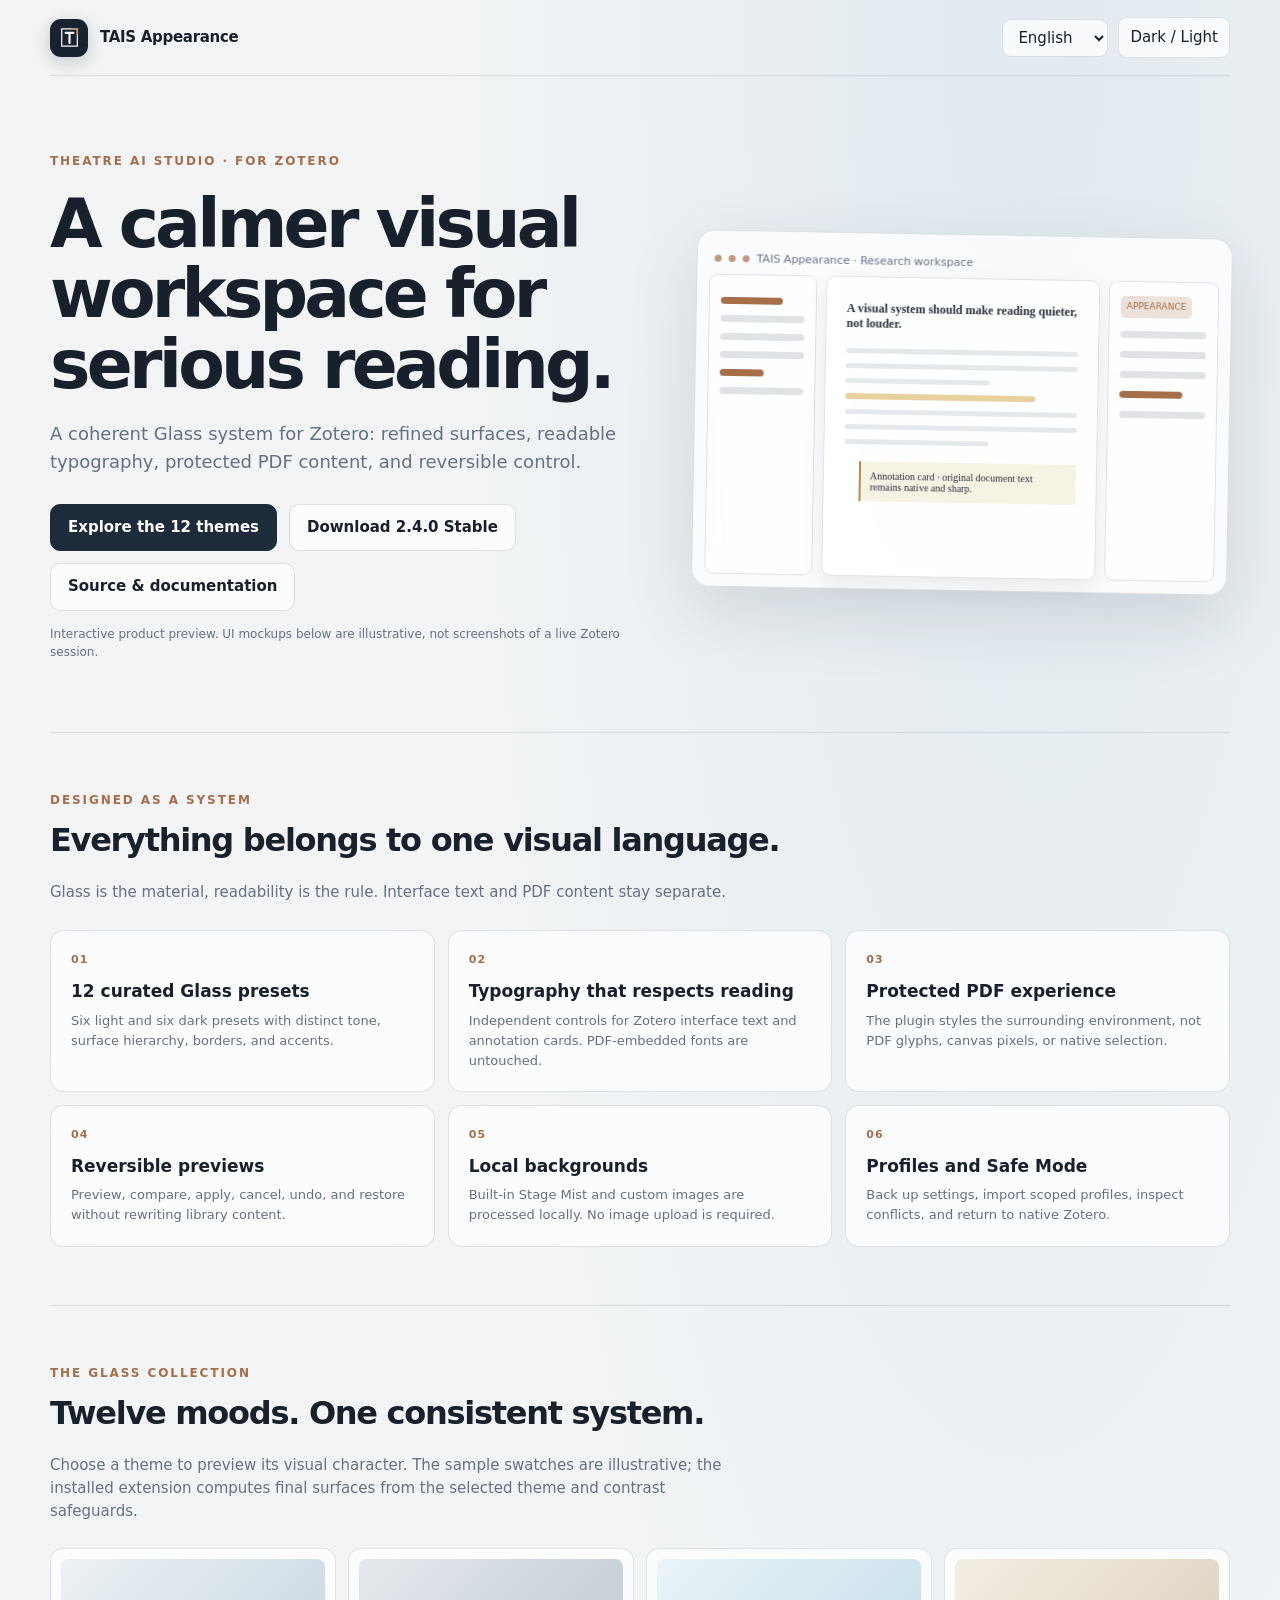
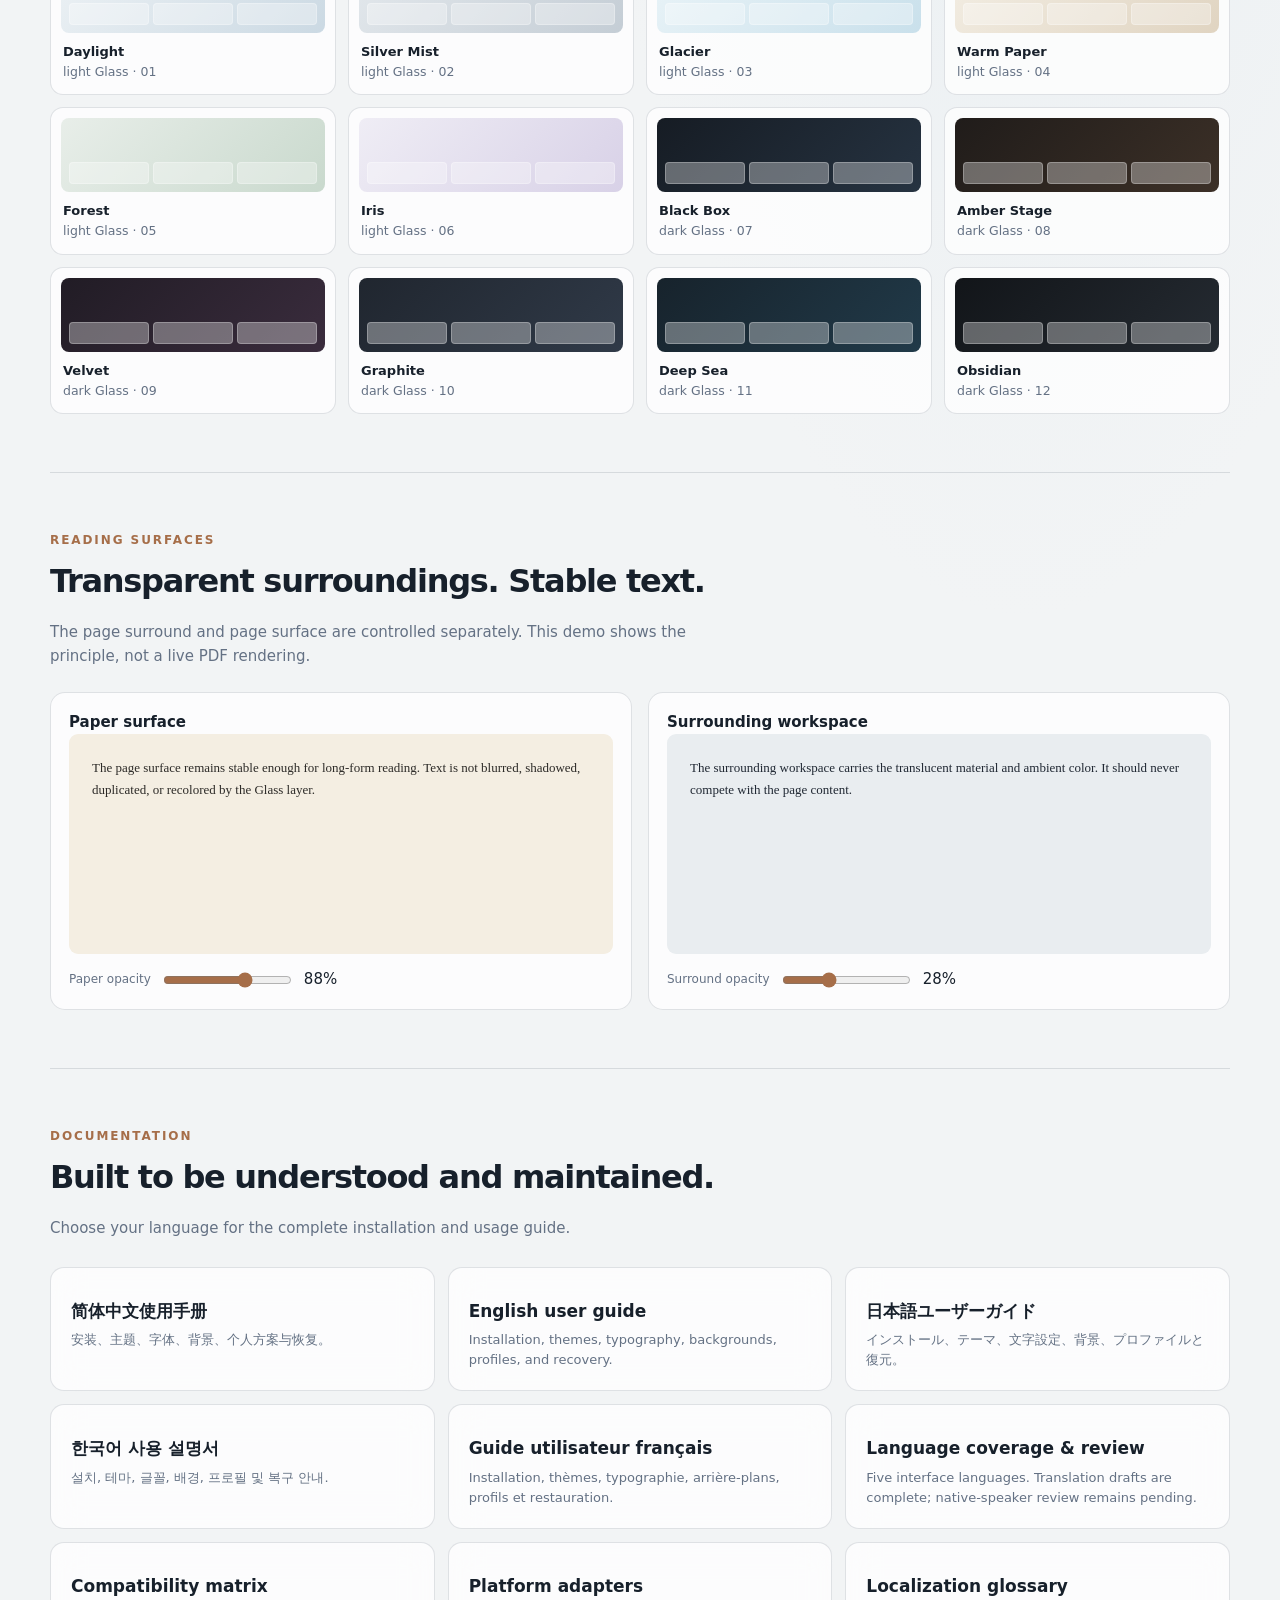
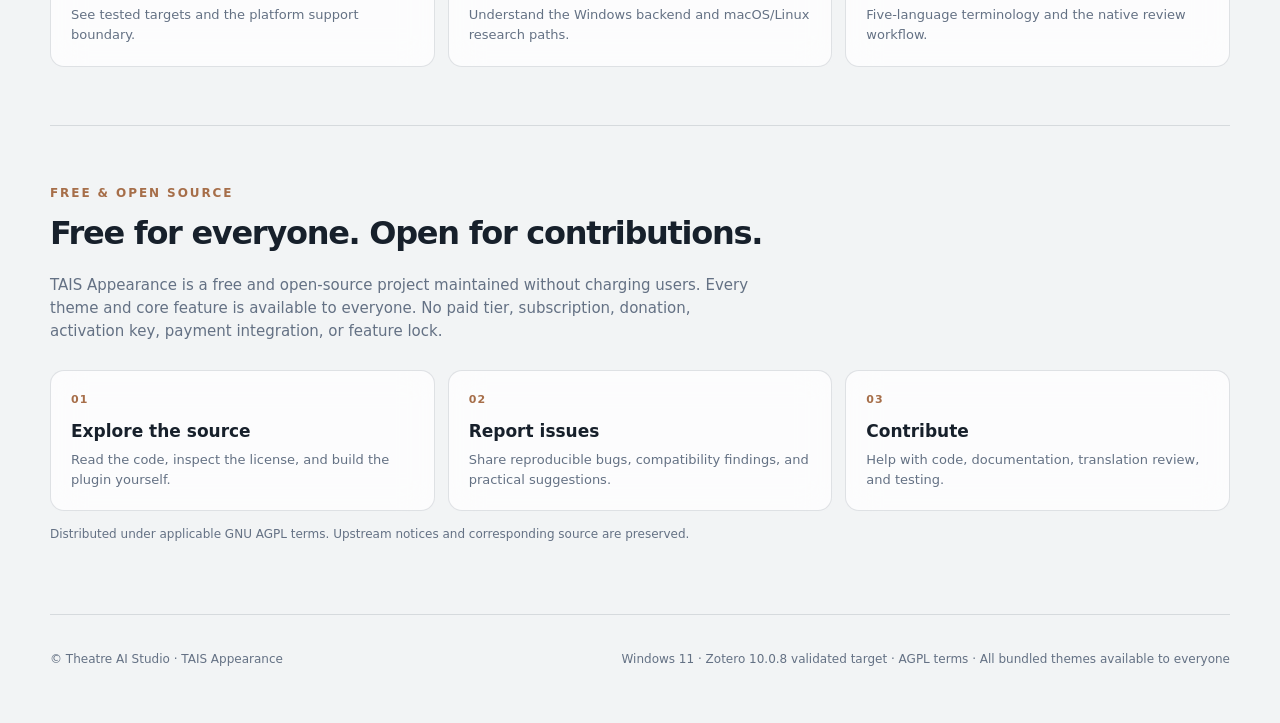
==== commit c226d9c4: "Harden 2.4.0 stable release and platform compatibility" ====
--- a/showcase/index.html
+++ b/showcase/index.html
@@ -1,4 +1,4 @@
-﻿<!doctype html>
+<!doctype html>
 <html lang="en">
 <head>
 <meta charset="utf-8"><meta name="viewport" content="width=device-width,initial-scale=1">
@@ -39,7 +39,7 @@
 <body>
 <div class="wrap">
 <nav><a class="brand" href="#"><span class="mark"><svg viewBox="0 0 32 32" fill="none" aria-hidden="true"><path d="M6 5h20v22H6z" stroke="#F3F5F7" stroke-width="1.6"/><path d="M11 10h10M16 10v13" stroke="#F3F5F7" stroke-width="2.8" stroke-linecap="round"/><path d="M20 5l6 0v6" stroke="#C58E66" stroke-width="2.3" stroke-linecap="round"/></svg></span><span>TAIS Appearance</span></a><div class="navright"><select id="lang" aria-label="Language"><option value="en">English</option><option value="zh">简体中文</option><option value="ja">日本語</option><option value="ko">한국어</option><option value="fr">Français</option></select><button class="toggle" id="mode" type="button">Dark / Light</button></div></nav>
-<header class="hero"><div><div class="eyebrow" data-t="eyebrow">THEATRE AI STUDIO · FOR ZOTERO</div><h1 data-t="title">A calmer visual workspace for serious reading.</h1><p class="lead" data-t="lead">A coherent Glass system for Zotero: refined surfaces, readable typography, protected PDF content, and reversible control.</p><div class="actions"><a class="btn primary" href="#themes" data-t="explore">Explore the 12 themes</a><a class="btn" href="https://github.com/LIPO1024/tais-appearance/releases/download/v2.3.1/TAIS_Appearance-2.3.1.xpi" data-t="download">Download Beta 2.3.1</a><a class="btn" href="https://github.com/LIPO1024/tais-appearance" data-t="source">Source & documentation</a></div><p class="note" data-t="note">Interactive product preview. UI mockups below are illustrative, not screenshots of a live Zotero session.</p></div>
+<header class="hero"><div><div class="eyebrow" data-t="eyebrow">THEATRE AI STUDIO · FOR ZOTERO</div><h1 data-t="title">A calmer visual workspace for serious reading.</h1><p class="lead" data-t="lead">A coherent Glass system for Zotero: refined surfaces, readable typography, protected PDF content, and reversible control.</p><div class="actions"><a class="btn primary" href="#themes" data-t="explore">Explore the 12 themes</a><a class="btn" href="https://github.com/LIPO1024/tais-appearance/releases/download/v2.4.0/TAIS_Appearance-2.4.0.xpi" data-t="download">Download 2.4.0 Stable</a><a class="btn" href="https://github.com/LIPO1024/tais-appearance" data-t="source">Source & documentation</a></div><p class="note" data-t="note">Interactive product preview. UI mockups below are illustrative, not screenshots of a live Zotero session.</p></div>
 <div class="window" aria-label="Illustrative Zotero workspace preview"><div class="wtop"><i class="dot"></i><i class="dot"></i><i class="dot"></i><span>TAIS Appearance · Research workspace</span></div><div class="wbody"><aside class="sidebar"><div class="side-line active"></div><div class="side-line"></div><div class="side-line"></div><div class="side-line"></div><div class="side-line active" style="width:52%"></div><div class="side-line"></div></aside><article class="doc"><div class="dochead">A visual system should make reading quieter, not louder.</div><div class="docline"></div><div class="docline"></div><div class="docline short"></div><div class="highlight"></div><div class="docline"></div><div class="docline"></div><div class="docline short"></div><div class="annot">Annotation card · original document text remains native and sharp.</div></article><aside class="meta"><span class="pill">APPEARANCE</span><div class="side-line"></div><div class="side-line"></div><div class="side-line"></div><div class="side-line active"></div><div class="side-line"></div></aside></div></div></header>
 <section id="features"><div class="eyebrow" data-t="featuresEyebrow">DESIGNED AS A SYSTEM</div><h2 data-t="featuresTitle">Everything belongs to one visual language.</h2><p class="sub" data-t="featuresSub">Glass is the material, readability is the rule. Interface text and PDF content stay separate.</p><div class="features">
 <div class="card"><div class="num">01</div><h3 data-t="f1">12 curated Glass presets</h3><p data-t="f1d">Six light and six dark presets with distinct tone, surface hierarchy, borders, and accents.</p></div>
@@ -51,7 +51,8 @@
 </div></section>
 <section id="themes"><div class="eyebrow" data-t="themesEyebrow">THE GLASS COLLECTION</div><h2 data-t="themesTitle">Twelve moods. One consistent system.</h2><p class="sub" data-t="themesSub">Choose a theme to preview its visual character. The sample swatches are illustrative; the installed extension computes final surfaces from the selected theme and contrast safeguards.</p><div class="themegrid" id="themegrid"></div></section>
 <section id="reading"><div class="eyebrow" data-t="readingEyebrow">READING SURFACES</div><h2 data-t="readingTitle">Transparent surroundings. Stable text.</h2><p class="sub" data-t="readingSub">The page surround and page surface are controlled separately. This demo shows the principle, not a live PDF rendering.</p><div class="demo"><div class="demoPanel"><strong data-t="paperLabel">Paper surface</strong><div class="paper" id="paper">The page surface remains stable enough for long-form reading. Text is not blurred, shadowed, duplicated, or recolored by the Glass layer.</div><div class="controls"><label for="paperAlpha" data-t="paperOpacity">Paper opacity</label><input id="paperAlpha" type="range" min="65" max="100" value="88"><output id="paperValue">88%</output></div></div><div class="demoPanel"><strong data-t="surroundLabel">Surrounding workspace</strong><div class="paper darkpaper" id="surround">The surrounding workspace carries the translucent material and ambient color. It should never compete with the page content.</div><div class="controls"><label for="surroundAlpha" data-t="surroundOpacity">Surround opacity</label><input id="surroundAlpha" type="range" min="8" max="65" value="28"><output id="surroundValue">28%</output></div></div></div></section>
-<section id="docs"><div class="eyebrow" data-t="docsEyebrow">DOCUMENTATION</div><h2 data-t="docsTitle">Built to be understood and maintained.</h2><div class="features"><a class="card" href="../docs/USER_GUIDE.en-US.md"><h3 data-t="guide">User guide · English</h3><p data-t="guideD">Installation, themes, typography, backgrounds, profiles, and recovery.</p></a><a class="card" href="../README.zh-CN.md"><h3 data-t="zh">简体中文说明</h3><p data-t="zhD">安装、设置、隐私、许可与兼容性。</p></a><a class="card" href="../docs/I18N-STATUS.md"><h3 data-t="i18n">Language coverage</h3><p data-t="i18nD">Five interface languages. Machine translation draft; native review is still required.</p></a></div></section>
+<section id="docs"><div class="eyebrow" data-t="docsEyebrow">DOCUMENTATION</div><h2 data-t="docsTitle">Built to be understood and maintained.</h2><p class="sub">Choose your language for the complete installation and usage guide.</p><div class="features"><a class="card" href="https://github.com/LIPO1024/tais-appearance/blob/main/docs/USER_GUIDE.zh-CN.md"><h3>简体中文使用手册</h3><p>安装、主题、字体、背景、个人方案与恢复。</p></a><a class="card" href="https://github.com/LIPO1024/tais-appearance/blob/main/docs/USER_GUIDE.en-US.md"><h3>English user guide</h3><p>Installation, themes, typography, backgrounds, profiles, and recovery.</p></a><a class="card" href="https://github.com/LIPO1024/tais-appearance/blob/main/docs/USER_GUIDE.ja-JP.md"><h3>日本語ユーザーガイド</h3><p>インストール、テーマ、文字設定、背景、プロファイルと復元。</p></a><a class="card" href="https://github.com/LIPO1024/tais-appearance/blob/main/docs/USER_GUIDE.ko-KR.md"><h3>한국어 사용 설명서</h3><p>설치, 테마, 글꼴, 배경, 프로필 및 복구 안내.</p></a><a class="card" href="https://github.com/LIPO1024/tais-appearance/blob/main/docs/USER_GUIDE.fr-FR.md"><h3>Guide utilisateur français</h3><p>Installation, thèmes, typographie, arrière-plans, profils et restauration.</p></a><a class="card" href="https://github.com/LIPO1024/tais-appearance/blob/main/docs/I18N-STATUS.md"><h3>Language coverage & review</h3><p>Five interface languages. Translation drafts are complete; native-speaker review remains pending.</p></a><a class="card" href="https://github.com/LIPO1024/tais-appearance/blob/main/docs/COMPATIBILITY.md"><h3>Compatibility matrix</h3><p>See tested targets and the platform support boundary.</p></a><a class="card" href="https://github.com/LIPO1024/tais-appearance/blob/main/docs/PLATFORM-ADAPTER-ARCHITECTURE.md"><h3>Platform adapters</h3><p>Understand the Windows backend and macOS/Linux research paths.</p></a><a class="card" href="https://github.com/LIPO1024/tais-appearance/blob/main/docs/LOCALIZATION-GLOSSARY.md"><h3>Localization glossary</h3><p>Five-language terminology and the native review workflow.</p></a></div></section>
+<section id="opensource"><div class="eyebrow" data-t="openEyebrow">FREE & OPEN SOURCE</div><h2 data-t="openTitle">Free for everyone. Open for contributions.</h2><p class="sub" data-t="openSub">TAIS Appearance is a free and open-source project maintained without charging users. Every theme and core feature is available to everyone. No paid tier, subscription, donation, activation key, payment integration, or feature lock.</p><div class="features"><a class="card" href="https://github.com/LIPO1024/tais-appearance"><div class="num">01</div><h3 data-t="openCode">Explore the source</h3><p data-t="openCodeD">Read the code, inspect the license, and build the plugin yourself.</p></a><a class="card" href="https://github.com/LIPO1024/tais-appearance/issues"><div class="num">02</div><h3 data-t="openIssues">Report issues</h3><p data-t="openIssuesD">Share reproducible bugs, compatibility findings, and practical suggestions.</p></a><a class="card" href="https://github.com/LIPO1024/tais-appearance/blob/main/CONTRIBUTING.md"><div class="num">03</div><h3 data-t="openContribute">Contribute</h3><p data-t="openContributeD">Help with code, documentation, translation review, and testing.</p></a></div><p class="note" data-t="openLicense">Distributed under applicable GNU AGPL terms. Upstream notices and corresponding source are preserved.</p></section>
 <footer><span>© Theatre AI Studio · TAIS Appearance</span><span data-t="footer">Windows 11 · Zotero 10.0.8 validated target · AGPL terms · All bundled themes available to everyone</span></footer>
 </div>
 <script>
@@ -60,6 +61,11 @@
 const grid=document.getElementById('themegrid');themes.forEach((t,i)=>{const b=document.createElement('button');b.className='theme';b.type='button';b.innerHTML='<div class="swatch" style="background:linear-gradient(135deg,'+t[2]+','+t[3]+')"><span></span><span></span><span></span></div><strong>'+t[0]+'</strong><small>'+t[1]+' Glass · '+String(i+1).padStart(2,'0')+'</small>';b.addEventListener('click',()=>{document.body.classList.toggle('dark',t[1]==='dark');document.querySelectorAll('.theme').forEach(x=>x.style.outline='none');b.style.outline='2px solid var(--accent)';});grid.appendChild(b);});
 document.getElementById('mode').addEventListener('click',()=>document.body.classList.toggle('dark'));
 for(const [id,out] of [['paperAlpha','paperValue'],['surroundAlpha','surroundValue']])document.getElementById(id).addEventListener('input',e=>{document.getElementById(out).textContent=e.target.value+'%';if(id==='paperAlpha')document.getElementById('paper').style.opacity=Number(e.target.value)/100;else document.getElementById('surround').style.opacity=Number(e.target.value)/100;});
-const copy={"en":{"eyebrow":"THEATRE AI STUDIO · FOR ZOTERO","title":"A calmer visual workspace for serious reading.","lead":"A coherent Glass system for Zotero: refined surfaces, readable typography, protected PDF content, and reversible control.","explore":"Explore the 12 themes","source":"Source & documentation","note":"Interactive product preview. UI mockups below are illustrative, not screenshots of a live Zotero session.","featuresEyebrow":"DESIGNED AS A SYSTEM","featuresTitle":"Everything belongs to one visual language.","featuresSub":"Glass is the material, readability is the rule. Interface text and PDF content stay separate.","f1":"12 curated Glass presets","f1d":"Six light and six dark presets with distinct tone, surface hierarchy, borders, and accents.","f2":"Typography that respects reading","f2d":"Independent controls for Zotero interface text and annotation cards. PDF-embedded fonts are untouched.","f3":"Protected PDF experience","f3d":"The plugin styles the surrounding environment, not PDF glyphs, canvas pixels, or native selection.","f4":"Reversible previews","f4d":"Preview, compare, apply, cancel, undo, and restore without rewriting library content.","f5":"Local backgrounds","f5d":"Built-in Stage Mist and custom images are processed locally. No image upload is required.","f6":"Profiles and Safe Mode","f6d":"Back up settings, import scoped profiles, inspect conflicts, and return to native Zotero.","themesEyebrow":"THE GLASS COLLECTION","themesTitle":"Twelve moods. One consistent system.","themesSub":"Choose a theme to preview its visual character. The sample swatches are illustrative; the installed extension computes final surfaces from the selected theme and contrast safeguards.","readingEyebrow":"READING SURFACES","readingTitle":"Transparent surroundings. Stable text.","readingSub":"The page surround and page surface are controlled separately. This demo shows the principle, not a live PDF rendering.","paperLabel":"Paper surface","paperOpacity":"Paper opacity","surroundLabel":"Surrounding workspace","surroundOpacity":"Surround opacity","docsEyebrow":"DOCUMENTATION","docsTitle":"Built to be understood and maintained.","guide":"User guide · English","guideD":"Installation, themes, typography, backgrounds, profiles, and recovery.","zh":"Simplified Chinese guide","zhD":"Installation, settings, privacy, license, and compatibility.","i18n":"Language coverage","i18nD":"Five interface languages. Machine translation draft; native review is still required.","footer":"Windows 11 · Zotero 10.0.8 validated target · AGPL terms · All bundled themes available to everyone"},"zh":{"eyebrow":"THEATRE AI STUDIO · ZOTERO 外观扩展","title":"让严肃阅读拥有更安静的视觉工作空间。","lead":"为 Zotero 提供统一的 Glass 系统：克制的材质、清晰的文字、受保护的 PDF 内容，以及可撤销的控制。","explore":"查看12套主题","source":"源码与文档","note":"交互式产品预览。下方界面为示意模型，并非实时 Zotero 截图。","featuresEyebrow":"系统化设计","featuresTitle":"所有界面共享同一种视觉语言。","featuresSub":"Glass 是材质，可读性是规则。界面文字与 PDF 内容严格分离。","f1":"12套精选 Glass 模板","f1d":"六套浅色、六套深色，具有不同色调、材质层级、边界与强调色。","f2":"尊重阅读的字体控制","f2d":"Zotero界面文字与批注卡片独立控制，不替换PDF内嵌字体。","f3":"保护PDF阅读","f3d":"插件只处理阅读环境，不修改PDF字形、画布像素或原生选择。","f4":"可逆预览","f4d":"预览、比较、应用、取消、撤销与恢复，不改写文献库内容。","f5":"本地背景","f5d":"内置舞台雾光与自定义图片均在本地处理，不需要上传图片。","f6":"方案与安全模式","f6d":"备份设置、导入指定范围方案、检查冲突并恢复Zotero原生外观。","themesEyebrow":"GLASS 主题系列","themesTitle":"十二种气质，一套统一系统。","themesSub":"选择主题查看视觉特征。色板为示意，插件会根据主题与对比度保护计算最终材质。","readingEyebrow":"阅读表面","readingTitle":"外围透明，文字稳定。","readingSub":"页面外围与纸面分别控制。此处展示设计原理，不是真实PDF渲染。","paperLabel":"纸面","paperOpacity":"纸面不透明度","surroundLabel":"外围工作区","surroundOpacity":"外围不透明度","docsEyebrow":"产品文档","docsTitle":"为理解与长期维护而设计。","guide":"使用手册 · 英文","guideD":"安装、主题、字体、背景、方案与恢复。","zh":"简体中文手册","zhD":"安装、设置、隐私、许可与兼容性。","i18n":"语言覆盖","i18nD":"支持五种界面语言。当前为机器翻译初稿，仍需母语审校。","footer":"Windows 11 · 已验证 Zotero 10.0.8 · AGPL许可 · 所有内置主题向所有用户开放"},"ja":{"eyebrow":"シアターAIスタジオ・フォーゾテロ","title":"真剣な読書のための、落ち着いたビジュアルなワークスペース。","lead":"Zotero 用の一貫した Glass システム: 洗練された表面、読みやすいタイポグラフィ、保護された PDF コンテンツ、および可逆制御。","explore":"12 のテーマを探索する","source":"ソースとドキュメント","note":"インタラクティブな製品プレビュー。以下の UI モックアップは説明用であり、Zotero のライブ セッションのスクリーンショットではありません。","featuresEyebrow":"システムとして設計","featuresTitle":"すべては 1 つの視覚言語に属します。","featuresSub":"ガラスが素材であり、読みやすさが原則です。インターフェイスのテキストと PDF コンテンツは分離されたままになります。","f1":"12 個の厳選された Glass プリセット","f1d":"明確なトーン、表面階層、境界線、アクセントを備えた 6 つの明るいプリセットと 6 つの暗いプリセット。","f2":"読書を尊重したタイポグラフィー","f2d":"Zotero インターフェースのテキストと注釈カードの独立したコントロール。 PDF に埋め込まれたフォントは変更されません。","f3":"保護された PDF エクスペリエンス","f3d":"このプラグインは、PDF グリフ、キャンバス ピクセル、ネイティブ選択ではなく、周囲の環境をスタイルします。","f4":"可逆プレビュー","f4d":"ライブラリのコンテンツを書き換えることなく、プレビュー、比較、適用、キャンセル、元に戻し、復元できます。","f5":"地元の背景","f5d":"内蔵の Stage Mist とカスタム イメージはローカルで処理されます。画像のアップロードは必要ありません。","f6":"プロファイルとセーフモード","f6d":"設定をバックアップし、スコープ付きプロファイルをインポートし、競合を検査して、ネイティブ Zotero に戻ります。","themesEyebrow":"ガラスコレクション","themesTitle":"12 の気分。一貫した 1 つのシステム。","themesSub":"テーマを選択して、その視覚的な特徴をプレビューします。サンプル見本は説明用です。インストールされた拡張機能は、選択したテーマとコントラスト保護手段から最終的なサーフェスを計算します。","readingEyebrow":"読書面","readingTitle":"透明感のある周囲。安定のテキスト。","readingSub":"ページの周囲とページの表面は個別に制御されます。このデモは原理を示すものであり、ライブ PDF レンダリングではありません。","paperLabel":"紙面","paperOpacity":"紙の不透明度","surroundLabel":"周囲のワークスペース","surroundOpacity":"周囲の不透明度","docsEyebrow":"文書化","docsTitle":"理解して維持できるように構築されています。","guide":"ユーザーガイド・英語","guideD":"インスタレーション、テーマ、タイポグラフィ、背景、プロフィール、リカバリ。","zh":"簡体字中国語ガイド","zhD":"インストール、設定、プライバシー、ライセンス、互換性。","i18n":"対応言語","i18nD":"5 つのインターフェース言語。機械翻訳の草稿。ネイティブレビューは依然として必要です。","footer":"Windows 11 · Zotero 10.0.8 検証済みターゲット · AGPL 条件 · バンドルされているすべてのテーマを誰でも利用可能"},"ko":{"eyebrow":"THEATER AI STUDIO · FOR ZOTERO","title":"진지한 독서를 위한 차분한 시각적 작업 공간.","lead":"Zotero를 위한 일관된 Glass 시스템: 세련된 표면, 읽을 수 있는 타이포그래피, 보호된 PDF 콘텐츠 및 되돌릴 수 있는 제어.","explore":"12가지 테마 살펴보기","source":"소스 및 문서","note":"대화형 제품 미리보기. 아래 UI 모형은 설명을 위한 것이며 라이브 Zotero 세션의 스크린샷이 아닙니다.","featuresEyebrow":"시스템으로 설계","featuresTitle":"모든 것은 하나의 시각적 언어에 속합니다.","featuresSub":"유리가 재료이고 가독성이 원칙입니다. 인터페이스 텍스트와 PDF 콘텐츠는 별도로 유지됩니다.","f1":"선별된 Glass 사전 설정 12개","f1d":"뚜렷한 톤, 표면 계층 구조, 테두리 및 액센트를 갖춘 6개의 밝은 사전 설정과 6개의 어두운 사전 설정.","f2":"독서를 존중하는 타이포그래피","f2d":"Zotero 인터페이스 텍스트 및 주석 카드를 독립적으로 제어합니다. PDF에 포함된 글꼴은 그대로 유지됩니다.","f3":"보호된 PDF 환경","f3d":"플러그인은 PDF 글리프, 캔버스 픽셀 또는 기본 선택이 아닌 주변 환경의 스타일을 지정합니다.","f4":"되돌릴 수 있는 미리보기","f4d":"라이브러리 콘텐츠를 다시 작성하지 않고도 미리보기, 비교, 적용, 취소, 실행 취소 및 복원이 가능합니다.","f5":"지역적 배경","f5d":"내장된 스테이지 미스트와 사용자 정의 이미지는 로컬에서 처리됩니다. 이미지 업로드가 필요하지 않습니다.","f6":"프로필 및 안전 모드","f6d":"설정을 백업하고, 범위가 지정된 프로필을 가져오고, 충돌을 검사하고, 기본 Zotero로 돌아갑니다.","themesEyebrow":"유리 컬렉션","themesTitle":"12가지 기분. 하나의 일관된 시스템.","themesSub":"테마의 시각적 특성을 미리 보려면 테마를 선택하세요. 샘플 견본은 예시용입니다. 설치된 확장 프로그램은 선택한 테마 및 대비 보호 장치에서 최종 표면을 계산합니다.","readingEyebrow":"독서 표면","readingTitle":"투명한 주변 환경. 안정적인 텍스트.","readingSub":"페이지 둘러싸기와 페이지 표면은 별도로 제어됩니다. 이 데모는 라이브 PDF 렌더링이 아닌 원리를 보여줍니다.","paperLabel":"종이 표면","paperOpacity":"종이 불투명도","surroundLabel":"주변 작업 공간","surroundOpacity":"서라운드 불투명도","docsEyebrow":"문서화","docsTitle":"이해하고 유지 관리할 수 있도록 제작되었습니다.","guide":"사용자 가이드 · 영어","guideD":"설치, 테마, 타이포그래피, 배경, 프로필 및 복구.","zh":"중국어 간체 가이드","zhD":"설치, 설정, 개인 정보 보호, 라이센스 및 호환성.","i18n":"언어 적용 범위","i18nD":"5가지 인터페이스 언어. 기계번역 초안; 네이티브 리뷰는 여전히 필요합니다.","footer":"Windows 11 · Zotero 10.0.8 검증 대상 · AGPL 약관 · 모든 사람이 사용할 수 있는 모든 번들 테마"},"fr":{"eyebrow":"STUDIO D'IA DE THÉÂTRE · POUR ZOTERO","title":"Un espace de travail visuel plus calme pour une lecture sérieuse.","lead":"Un système Glass cohérent pour Zotero : surfaces épurées, typographie lisible, contenu PDF protégé et contrôle réversible.","explore":"Explorez les 12 thèmes","source":"Sources et documentation","note":"Aperçu interactif du produit. Les maquettes d'interface utilisateur ci-dessous sont des illustrations et non des captures d'écran d'une session Zotero en direct.","featuresEyebrow":"CONÇU COMME UN SYSTÈME","featuresTitle":"Tout appartient à un seul langage visuel.","featuresSub":"Le verre est le matériau, la lisibilité est la règle. Le texte de l'interface et le contenu PDF restent séparés.","f1":"12 préréglages de verre sélectionnés","f1d":"Six préréglages clairs et six sombres avec des tons, une hiérarchie de surface, des bordures et des accents distincts.","f2":"Une typographie qui respecte la lecture","f2d":"Contrôles indépendants pour le texte et les cartes d'annotation de l'interface Zotero. Les polices intégrées au PDF sont intactes.","f3":"Expérience PDF protégée","f3d":"Le plugin stylise l'environnement environnant, pas les glyphes PDF, les pixels du canevas ou la sélection native.","f4":"Aperçus réversibles","f4d":"Prévisualisez, comparez, appliquez, annulez, annulez et restaurez sans réécrire le contenu de la bibliothèque.","f5":"Origines locales","f5d":"La brume de scène intégrée et les images personnalisées sont traitées localement. Aucun téléchargement d’image n’est requis.","f6":"Profils et mode sans échec","f6d":"Sauvegardez les paramètres, importez des profils étendus, inspectez les conflits et revenez à Zotero natif.","themesEyebrow":"LA COLLECTION DE VERRE","themesTitle":"Douze ambiances. Un système cohérent.","themesSub":"Choisissez un thème pour prévisualiser son caractère visuel. Les échantillons sont illustratifs ; l'extension installée calcule les surfaces finales à partir du thème sélectionné et des sauvegardes de contraste.","readingEyebrow":"SURFACES DE LECTURE","readingTitle":"Un environnement transparent. Texte stable.","readingSub":"Le contour de la page et la surface de la page sont contrôlés séparément. Cette démo montre le principe, pas un rendu PDF en direct.","paperLabel":"Surface du papier","paperOpacity":"Opacité du papier","surroundLabel":"Espace de travail environnant","surroundOpacity":"Opacité périphérique","docsEyebrow":"DOCUMENTATION","docsTitle":"Construit pour être compris et entretenu.","guide":"Guide de l'utilisateur · Anglais","guideD":"Installation, thèmes, typographie, arrière-plans, profils et récupération.","zh":"Guide chinois simplifié","zhD":"Installation, paramètres, confidentialité, licence et compatibilité.","i18n":"Couverture linguistique","i18nD":"Cinq langues d'interface. Projet de traduction automatique ; un examen natif est toujours requis.","footer":"Windows 11 · Cible validée Zotero 10.0.8 · Conditions AGPL · Tous les thèmes groupés accessibles à tous"}};
+const copy={"en":{"eyebrow":"THEATRE AI STUDIO · FOR ZOTERO","title":"A calmer visual workspace for serious reading.","lead":"A coherent Glass system for Zotero: refined surfaces, readable typography, protected PDF content, and reversible control.","explore":"Explore the 12 themes","source":"Source & documentation","note":"Interactive product preview. UI mockups below are illustrative, not screenshots of a live Zotero session.","featuresEyebrow":"DESIGNED AS A SYSTEM","featuresTitle":"Everything belongs to one visual language.","featuresSub":"Glass is the material, readability is the rule. Interface text and PDF content stay separate.","f1":"12 curated Glass presets","f1d":"Six light and six dark presets with distinct tone, surface hierarchy, borders, and accents.","f2":"Typography that respects reading","f2d":"Independent controls for Zotero interface text and annotation cards. PDF-embedded fonts are untouched.","f3":"Protected PDF experience","f3d":"The plugin styles the surrounding environment, not PDF glyphs, canvas pixels, or native selection.","f4":"Reversible previews","f4d":"Preview, compare, apply, cancel, undo, and restore without rewriting library content.","f5":"Local backgrounds","f5d":"Built-in Stage Mist and custom images are processed locally. No image upload is required.","f6":"Profiles and Safe Mode","f6d":"Back up settings, import scoped profiles, inspect conflicts, and return to native Zotero.","themesEyebrow":"THE GLASS COLLECTION","themesTitle":"Twelve moods. One consistent system.","themesSub":"Choose a theme to preview its visual character. The sample swatches are illustrative; the installed extension computes final surfaces from the selected theme and contrast safeguards.","readingEyebrow":"READING SURFACES","readingTitle":"Transparent surroundings. Stable text.","readingSub":"The page surround and page surface are controlled separately. This demo shows the principle, not a live PDF rendering.","paperLabel":"Paper surface","paperOpacity":"Paper opacity","surroundLabel":"Surrounding workspace","surroundOpacity":"Surround opacity","docsEyebrow":"DOCUMENTATION","docsTitle":"Built to be understood and maintained.","guide":"User guide · English","guideD":"Installation, themes, typography, backgrounds, profiles, and recovery.","zh":"Simplified Chinese guide","zhD":"Installation, settings, privacy, license, and compatibility.","i18n":"Language coverage","i18nD":"Five interface languages. Machine translation draft; native review is still required.","footer":"Windows 11 · Zotero 10.0.8 validated target · AGPL terms · All bundled themes available to everyone","download":"Download 2.4.0 Stable"},"zh":{"eyebrow":"THEATRE AI STUDIO · ZOTERO 外观扩展","title":"让严肃阅读拥有更安静的视觉工作空间。","lead":"为 Zotero 提供统一的 Glass 系统：克制的材质、清晰的文字、受保护的 PDF 内容，以及可撤销的控制。","explore":"查看12套主题","source":"源码与文档","note":"交互式产品预览。下方界面为示意模型，并非实时 Zotero 截图。","featuresEyebrow":"系统化设计","featuresTitle":"所有界面共享同一种视觉语言。","featuresSub":"Glass 是材质，可读性是规则。界面文字与 PDF 内容严格分离。","f1":"12套精选 Glass 模板","f1d":"六套浅色、六套深色，具有不同色调、材质层级、边界与强调色。","f2":"尊重阅读的字体控制","f2d":"Zotero界面文字与批注卡片独立控制，不替换PDF内嵌字体。","f3":"保护PDF阅读","f3d":"插件只处理阅读环境，不修改PDF字形、画布像素或原生选择。","f4":"可逆预览","f4d":"预览、比较、应用、取消、撤销与恢复，不改写文献库内容。","f5":"本地背景","f5d":"内置舞台雾光与自定义图片均在本地处理，不需要上传图片。","f6":"方案与安全模式","f6d":"备份设置、导入指定范围方案、检查冲突并恢复Zotero原生外观。","themesEyebrow":"GLASS 主题系列","themesTitle":"十二种气质，一套统一系统。","themesSub":"选择主题查看视觉特征。色板为示意，插件会根据主题与对比度保护计算最终材质。","readingEyebrow":"阅读表面","readingTitle":"外围透明，文字稳定。","readingSub":"页面外围与纸面分别控制。此处展示设计原理，不是真实PDF渲染。","paperLabel":"纸面","paperOpacity":"纸面不透明度","surroundLabel":"外围工作区","surroundOpacity":"外围不透明度","docsEyebrow":"产品文档","docsTitle":"为理解与长期维护而设计。","guide":"使用手册 · 英文","guideD":"安装、主题、字体、背景、方案与恢复。","zh":"简体中文手册","zhD":"安装、设置、隐私、许可与兼容性。","i18n":"语言覆盖","i18nD":"支持五种界面语言。当前为机器翻译初稿，仍需母语审校。","footer":"Windows 11 · 已验证 Zotero 10.0.8 · AGPL许可 · 所有内置主题向所有用户开放","download":"下载 2.4.0 Stable"},"ja":{"eyebrow":"シアターAIスタジオ・フォーゾテロ","title":"真剣な読書のための、落ち着いたビジュアルなワークスペース。","lead":"Zotero 用の一貫した Glass システム: 洗練された表面、読みやすいタイポグラフィ、保護された PDF コンテンツ、および可逆制御。","explore":"12 のテーマを探索する","source":"ソースとドキュメント","note":"インタラクティブな製品プレビュー。以下の UI モックアップは説明用であり、Zotero のライブ セッションのスクリーンショットではありません。","featuresEyebrow":"システムとして設計","featuresTitle":"すべては 1 つの視覚言語に属します。","featuresSub":"ガラスが素材であり、読みやすさが原則です。インターフェイスのテキストと PDF コンテンツは分離されたままになります。","f1":"12 個の厳選された Glass プリセット","f1d":"明確なトーン、表面階層、境界線、アクセントを備えた 6 つの明るいプリセットと 6 つの暗いプリセット。","f2":"読書を尊重したタイポグラフィー","f2d":"Zotero インターフェースのテキストと注釈カードの独立したコントロール。 PDF に埋め込まれたフォントは変更されません。","f3":"保護された PDF エクスペリエンス","f3d":"このプラグインは、PDF グリフ、キャンバス ピクセル、ネイティブ選択ではなく、周囲の環境をスタイルします。","f4":"可逆プレビュー","f4d":"ライブラリのコンテンツを書き換えることなく、プレビュー、比較、適用、キャンセル、元に戻し、復元できます。","f5":"地元の背景","f5d":"内蔵の Stage Mist とカスタム イメージはローカルで処理されます。画像のアップロードは必要ありません。","f6":"プロファイルとセーフモード","f6d":"設定をバックアップし、スコープ付きプロファイルをインポートし、競合を検査して、ネイティブ Zotero に戻ります。","themesEyebrow":"ガラスコレクション","themesTitle":"12 の気分。一貫した 1 つのシステム。","themesSub":"テーマを選択して、その視覚的な特徴をプレビューします。サンプル見本は説明用です。インストールされた拡張機能は、選択したテーマとコントラスト保護手段から最終的なサーフェスを計算します。","readingEyebrow":"読書面","readingTitle":"透明感のある周囲。安定のテキスト。","readingSub":"ページの周囲とページの表面は個別に制御されます。このデモは原理を示すものであり、ライブ PDF レンダリングではありません。","paperLabel":"紙面","paperOpacity":"紙の不透明度","surroundLabel":"周囲のワークスペース","surroundOpacity":"周囲の不透明度","docsEyebrow":"文書化","docsTitle":"理解して維持できるように構築されています。","guide":"ユーザーガイド・英語","guideD":"インスタレーション、テーマ、タイポグラフィ、背景、プロフィール、リカバリ。","zh":"簡体字中国語ガイド","zhD":"インストール、設定、プライバシー、ライセンス、互換性。","i18n":"対応言語","i18nD":"5 つのインターフェース言語。機械翻訳の草稿。ネイティブレビューは依然として必要です。","footer":"Windows 11 · Zotero 10.0.8 検証済みターゲット · AGPL 条件 · バンドルされているすべてのテーマを誰でも利用可能","download":"2.4.0 Stable をダウンロード"},"ko":{"eyebrow":"THEATER AI STUDIO · FOR ZOTERO","title":"진지한 독서를 위한 차분한 시각적 작업 공간.","lead":"Zotero를 위한 일관된 Glass 시스템: 세련된 표면, 읽을 수 있는 타이포그래피, 보호된 PDF 콘텐츠 및 되돌릴 수 있는 제어.","explore":"12가지 테마 살펴보기","source":"소스 및 문서","note":"대화형 제품 미리보기. 아래 UI 모형은 설명을 위한 것이며 라이브 Zotero 세션의 스크린샷이 아닙니다.","featuresEyebrow":"시스템으로 설계","featuresTitle":"모든 것은 하나의 시각적 언어에 속합니다.","featuresSub":"유리가 재료이고 가독성이 원칙입니다. 인터페이스 텍스트와 PDF 콘텐츠는 별도로 유지됩니다.","f1":"선별된 Glass 사전 설정 12개","f1d":"뚜렷한 톤, 표면 계층 구조, 테두리 및 액센트를 갖춘 6개의 밝은 사전 설정과 6개의 어두운 사전 설정.","f2":"독서를 존중하는 타이포그래피","f2d":"Zotero 인터페이스 텍스트 및 주석 카드를 독립적으로 제어합니다. PDF에 포함된 글꼴은 그대로 유지됩니다.","f3":"보호된 PDF 환경","f3d":"플러그인은 PDF 글리프, 캔버스 픽셀 또는 기본 선택이 아닌 주변 환경의 스타일을 지정합니다.","f4":"되돌릴 수 있는 미리보기","f4d":"라이브러리 콘텐츠를 다시 작성하지 않고도 미리보기, 비교, 적용, 취소, 실행 취소 및 복원이 가능합니다.","f5":"지역적 배경","f5d":"내장된 스테이지 미스트와 사용자 정의 이미지는 로컬에서 처리됩니다. 이미지 업로드가 필요하지 않습니다.","f6":"프로필 및 안전 모드","f6d":"설정을 백업하고, 범위가 지정된 프로필을 가져오고, 충돌을 검사하고, 기본 Zotero로 돌아갑니다.","themesEyebrow":"유리 컬렉션","themesTitle":"12가지 기분. 하나의 일관된 시스템.","themesSub":"테마의 시각적 특성을 미리 보려면 테마를 선택하세요. 샘플 견본은 예시용입니다. 설치된 확장 프로그램은 선택한 테마 및 대비 보호 장치에서 최종 표면을 계산합니다.","readingEyebrow":"독서 표면","readingTitle":"투명한 주변 환경. 안정적인 텍스트.","readingSub":"페이지 둘러싸기와 페이지 표면은 별도로 제어됩니다. 이 데모는 라이브 PDF 렌더링이 아닌 원리를 보여줍니다.","paperLabel":"종이 표면","paperOpacity":"종이 불투명도","surroundLabel":"주변 작업 공간","surroundOpacity":"서라운드 불투명도","docsEyebrow":"문서화","docsTitle":"이해하고 유지 관리할 수 있도록 제작되었습니다.","guide":"사용자 가이드 · 영어","guideD":"설치, 테마, 타이포그래피, 배경, 프로필 및 복구.","zh":"중국어 간체 가이드","zhD":"설치, 설정, 개인 정보 보호, 라이센스 및 호환성.","i18n":"언어 적용 범위","i18nD":"5가지 인터페이스 언어. 기계번역 초안; 네이티브 리뷰는 여전히 필요합니다.","footer":"Windows 11 · Zotero 10.0.8 검증 대상 · AGPL 약관 · 모든 사람이 사용할 수 있는 모든 번들 테마","download":"2.4.0 Stable 다운로드"},"fr":{"eyebrow":"STUDIO D'IA DE THÉÂTRE · POUR ZOTERO","title":"Un espace de travail visuel plus calme pour une lecture sérieuse.","lead":"Un système Glass cohérent pour Zotero : surfaces épurées, typographie lisible, contenu PDF protégé et contrôle réversible.","explore":"Explorez les 12 thèmes","source":"Sources et documentation","note":"Aperçu interactif du produit. Les maquettes d'interface utilisateur ci-dessous sont des illustrations et non des captures d'écran d'une session Zotero en direct.","featuresEyebrow":"CONÇU COMME UN SYSTÈME","featuresTitle":"Tout appartient à un seul langage visuel.","featuresSub":"Le verre est le matériau, la lisibilité est la règle. Le texte de l'interface et le contenu PDF restent séparés.","f1":"12 préréglages de verre sélectionnés","f1d":"Six préréglages clairs et six sombres avec des tons, une hiérarchie de surface, des bordures et des accents distincts.","f2":"Une typographie qui respecte la lecture","f2d":"Contrôles indépendants pour le texte et les cartes d'annotation de l'interface Zotero. Les polices intégrées au PDF sont intactes.","f3":"Expérience PDF protégée","f3d":"Le plugin stylise l'environnement environnant, pas les glyphes PDF, les pixels du canevas ou la sélection native.","f4":"Aperçus réversibles","f4d":"Prévisualisez, comparez, appliquez, annulez, annulez et restaurez sans réécrire le contenu de la bibliothèque.","f5":"Origines locales","f5d":"La brume de scène intégrée et les images personnalisées sont traitées localement. Aucun téléchargement d’image n’est requis.","f6":"Profils et mode sans échec","f6d":"Sauvegardez les paramètres, importez des profils étendus, inspectez les conflits et revenez à Zotero natif.","themesEyebrow":"LA COLLECTION DE VERRE","themesTitle":"Douze ambiances. Un système cohérent.","themesSub":"Choisissez un thème pour prévisualiser son caractère visuel. Les échantillons sont illustratifs ; l'extension installée calcule les surfaces finales à partir du thème sélectionné et des sauvegardes de contraste.","readingEyebrow":"SURFACES DE LECTURE","readingTitle":"Un environnement transparent. Texte stable.","readingSub":"Le contour de la page et la surface de la page sont contrôlés séparément. Cette démo montre le principe, pas un rendu PDF en direct.","paperLabel":"Surface du papier","paperOpacity":"Opacité du papier","surroundLabel":"Espace de travail environnant","surroundOpacity":"Opacité périphérique","docsEyebrow":"DOCUMENTATION","docsTitle":"Construit pour être compris et entretenu.","guide":"Guide de l'utilisateur · Anglais","guideD":"Installation, thèmes, typographie, arrière-plans, profils et récupération.","zh":"Guide chinois simplifié","zhD":"Installation, paramètres, confidentialité, licence et compatibilité.","i18n":"Couverture linguistique","i18nD":"Cinq langues d'interface. Projet de traduction automatique ; un examen natif est toujours requis.","footer":"Windows 11 · Cible validée Zotero 10.0.8 · Conditions AGPL · Tous les thèmes groupés accessibles à tous","download":"Télécharger TAIS Appearance 2.4.0 Stable"}};
+Object.assign(copy.en,{openEyebrow:"FREE & OPEN SOURCE",openTitle:"Free for everyone. Open for contributions.",openSub:"TAIS Appearance is a free and open-source project maintained without charging users. Every theme and core feature is available to everyone. No paid tier, subscription, donation, activation key, payment integration, or feature lock.",openCode:"Explore the source",openCodeD:"Read the code, inspect the license, and build the plugin yourself.",openIssues:"Report issues",openIssuesD:"Share reproducible bugs, compatibility findings, and practical suggestions.",openContribute:"Contribute",openContributeD:"Help with code, documentation, translation review, and testing.",openLicense:"Distributed under applicable GNU AGPL terms. Upstream notices and corresponding source are preserved."});
+Object.assign(copy.zh,{openEyebrow:"免费与开源",openTitle:"永久免费，欢迎共同改进。",openSub:"TAIS Appearance 是免费开源项目，维护者不向用户收费。全部主题与核心功能向所有人开放，不设付费版、订阅、捐赠、激活码、支付接入或功能锁。",openCode:"查看完整源码",openCodeD:"阅读代码、检查许可证，也可以自行构建插件。",openIssues:"反馈问题",openIssuesD:"提交可复现的错误、兼容性测试结果与改进建议。",openContribute:"参与贡献",openContributeD:"欢迎参与代码、文档、翻译审校与测试。",openLicense:"依照适用的 GNU AGPL 条款分发，并保留上游声明与对应源代码。"});
+Object.assign(copy.ja,{openEyebrow:"無料・オープンソース",openTitle:"誰でも無料。改善への参加も歓迎します。",openSub:"TAIS Appearance は無料のオープンソースプロジェクトです。開発者は利用者に料金を請求しません。すべてのテーマとコア機能を誰でも利用できます。有料版、サブスクリプション、寄付、アクティベーションキー、決済機能、機能制限はありません。",openCode:"ソースコードを見る",openCodeD:"コードとライセンスを確認し、自分でビルドできます。",openIssues:"問題を報告",openIssuesD:"再現可能な不具合、互換性の検証結果、改善案を共有してください。",openContribute:"開発に参加",openContributeD:"コード、ドキュメント、翻訳の校閲、テストへの協力を歓迎します。",openLicense:"適用される GNU AGPL の条件で配布し、上流の表示と対応ソースコードを保持します。"});
+Object.assign(copy.ko,{openEyebrow:"무료 오픈 소스",openTitle:"누구나 무료로 사용하고 함께 개선할 수 있습니다.",openSub:"TAIS Appearance는 무료 오픈 소스 프로젝트이며 유지 관리자는 사용자에게 요금을 청구하지 않습니다. 모든 테마와 핵심 기능을 누구나 사용할 수 있습니다. 유료 버전, 구독, 기부, 활성화 키, 결제 연동 또는 기능 잠금이 없습니다.",openCode:"소스 코드 보기",openCodeD:"코드와 라이선스를 확인하고 직접 플러그인을 빌드할 수 있습니다.",openIssues:"문제 신고",openIssuesD:"재현 가능한 버그, 호환성 테스트 결과 및 개선 제안을 공유해 주세요.",openContribute:"프로젝트 기여",openContributeD:"코드, 문서, 번역 검토 및 테스트에 참여해 주세요.",openLicense:"적용되는 GNU AGPL 조건에 따라 배포하며 상위 저작권 고지와 해당 소스 코드를 보존합니다."});
+Object.assign(copy.fr,{openEyebrow:"GRATUIT ET OPEN SOURCE",openTitle:"Gratuit pour tous. Ouvert aux contributions.",openSub:"TAIS Appearance est un projet gratuit et open source dont les mainteneurs ne facturent pas les utilisateurs. Tous les thèmes et toutes les fonctions principales sont accessibles à tous. Aucun abonnement, don, clé d’activation, paiement intégré ni verrouillage de fonctionnalité.",openCode:"Explorer le code source",openCodeD:"Lire le code, consulter la licence et compiler vous-même le plugin.",openIssues:"Signaler un problème",openIssuesD:"Partager des bugs reproductibles, des résultats de compatibilité et des suggestions.",openContribute:"Contribuer",openContributeD:"Participer au code, à la documentation, à la révision des traductions et aux tests.",openLicense:"Distribué selon les conditions GNU AGPL applicables. Les mentions amont et le code source correspondant sont conservés."});
 document.getElementById('lang').addEventListener('change',e=>{const d=copy[e.target.value]||copy.en;document.documentElement.lang=e.target.value==='zh'?'zh-CN':e.target.value;document.querySelectorAll('[data-t]').forEach(el=>{const k=el.dataset.t;if(d[k])el.textContent=d[k];});});
 </script></body></html>
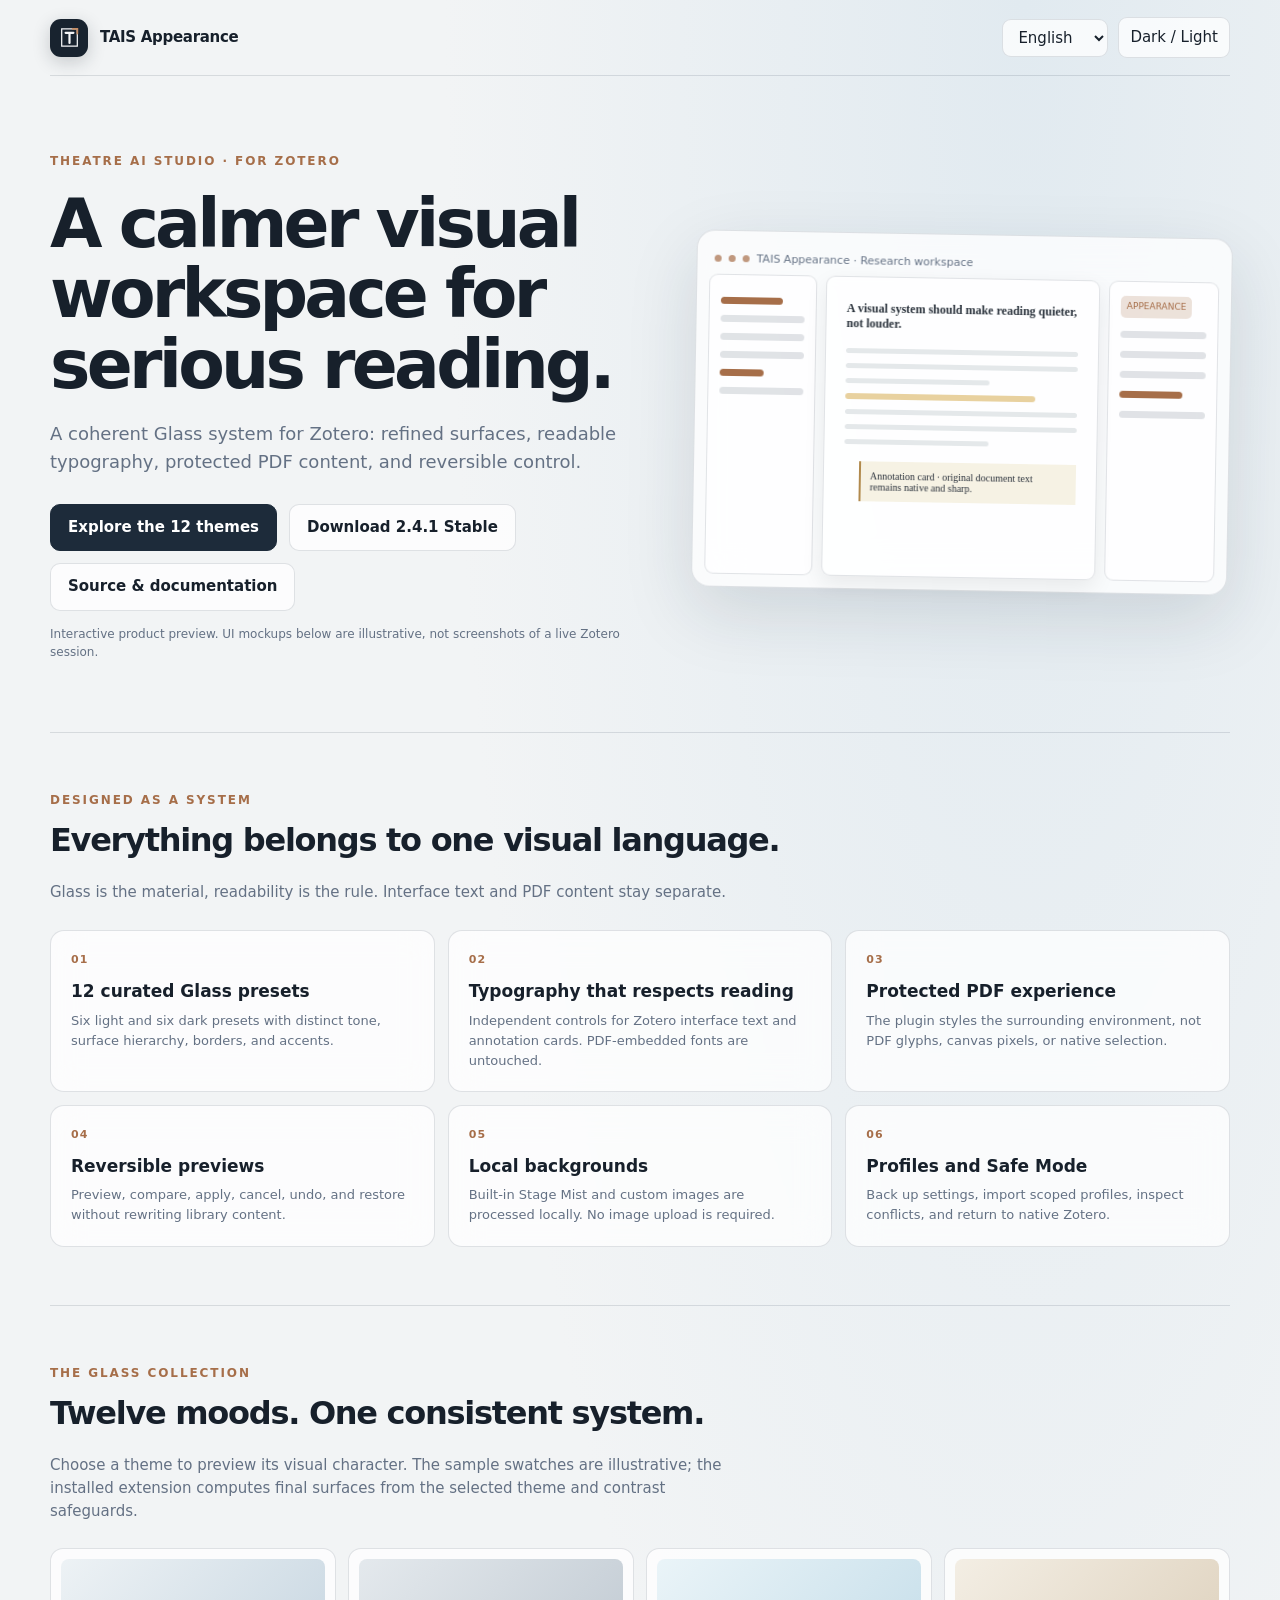
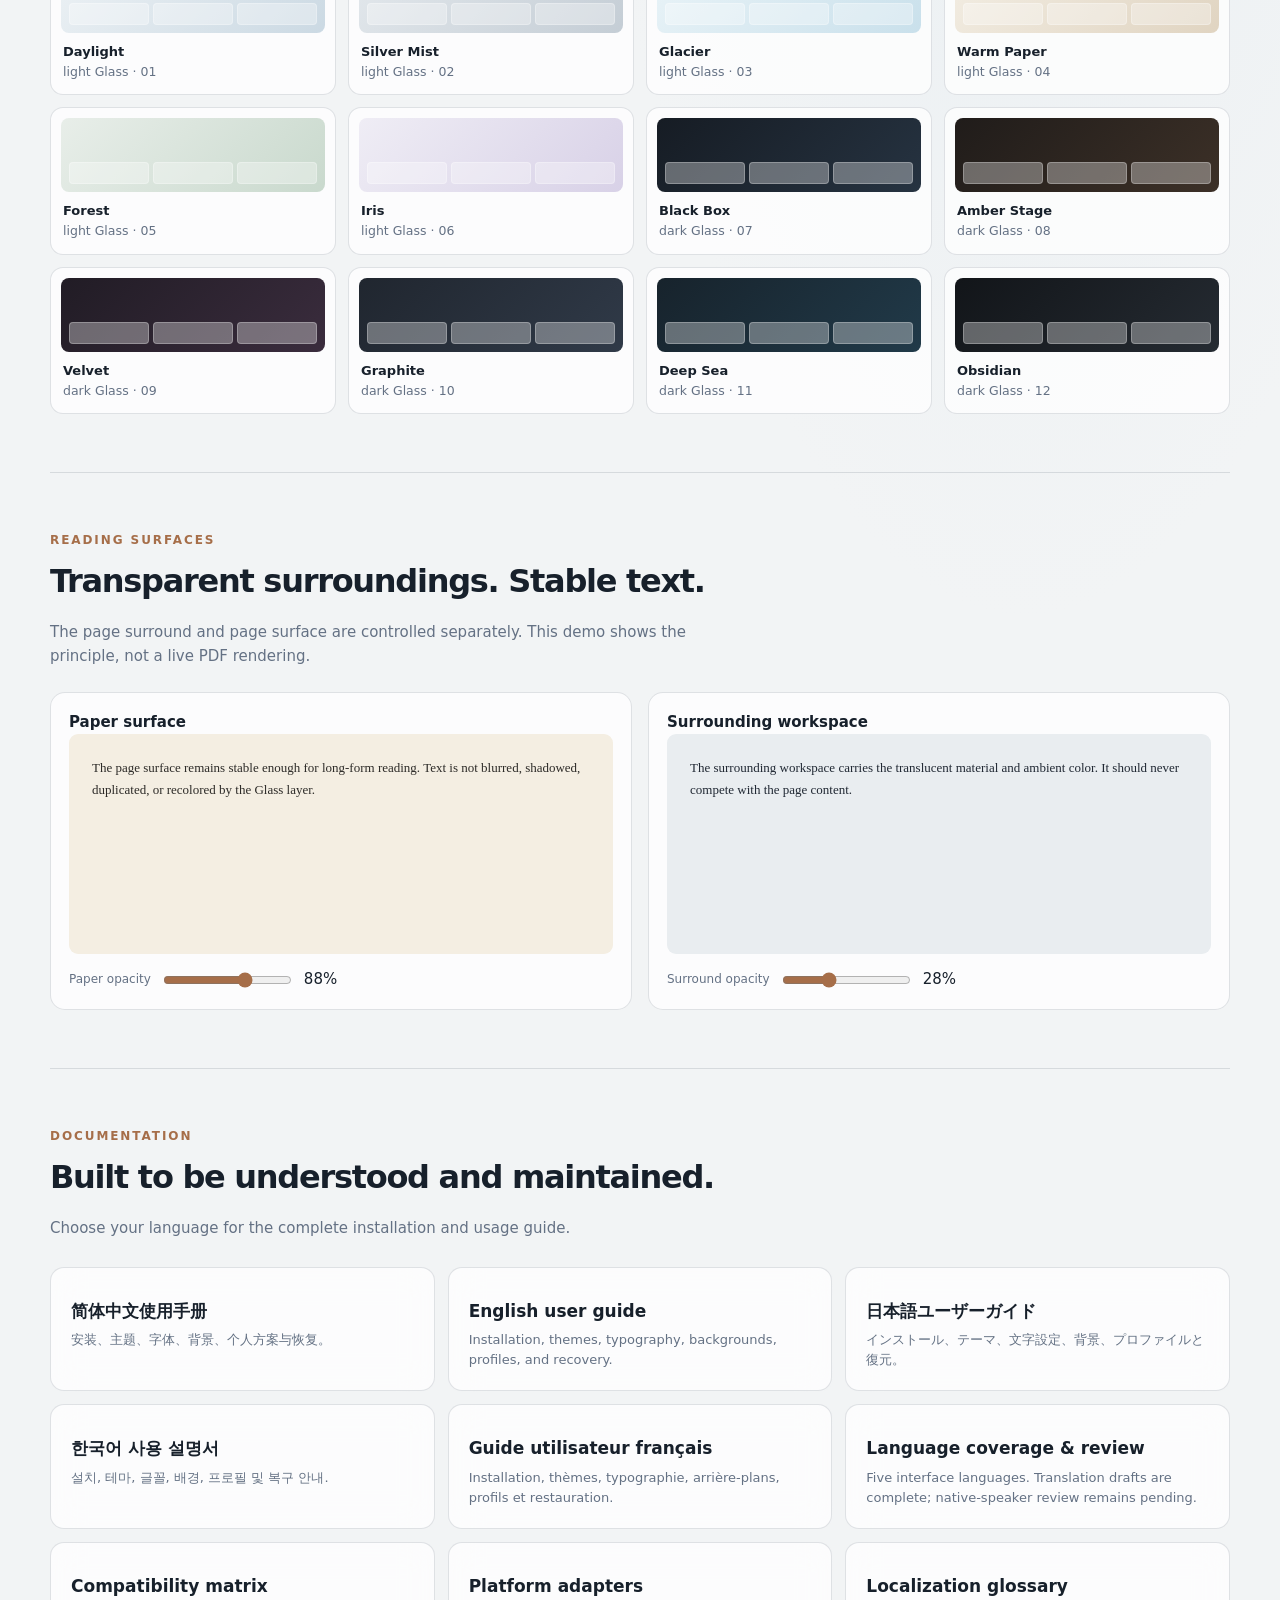
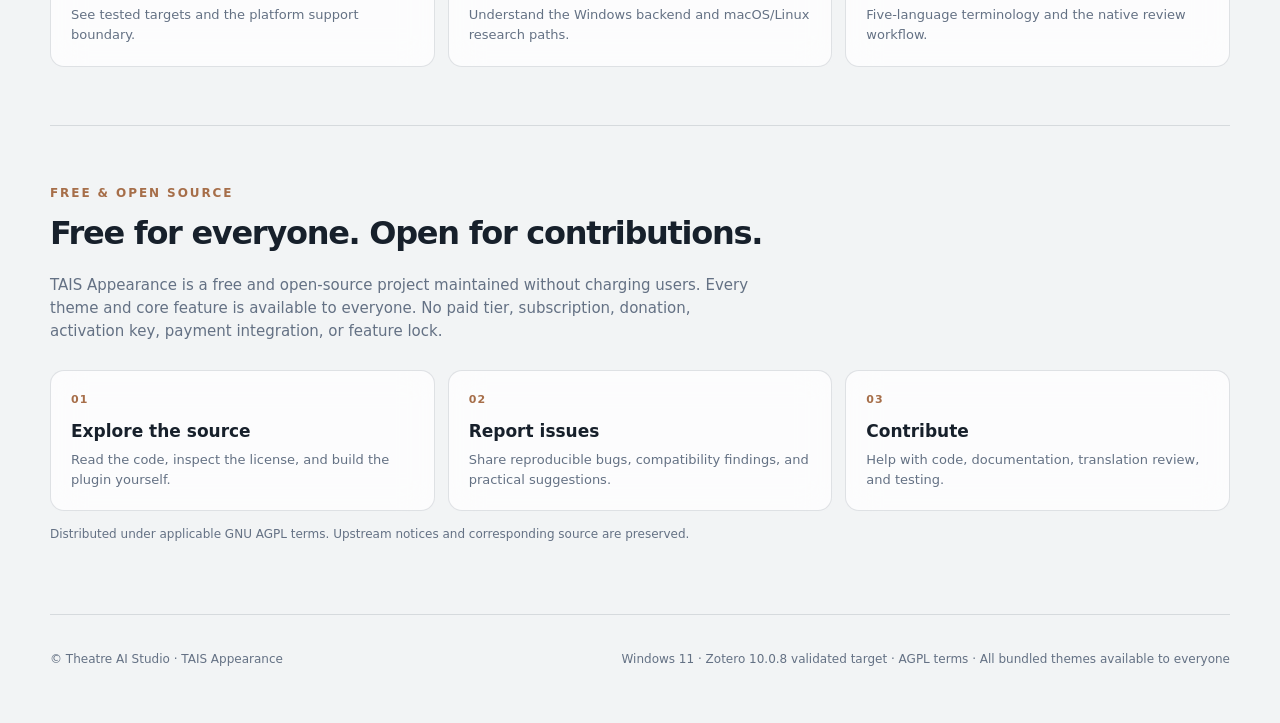
==== commit 456886f8: "Update 2.4.1 release docs and localized copy" ====
--- a/showcase/index.html
+++ b/showcase/index.html
@@ -39,7 +39,7 @@
 <body>
 <div class="wrap">
 <nav><a class="brand" href="#"><span class="mark"><svg viewBox="0 0 32 32" fill="none" aria-hidden="true"><path d="M6 5h20v22H6z" stroke="#F3F5F7" stroke-width="1.6"/><path d="M11 10h10M16 10v13" stroke="#F3F5F7" stroke-width="2.8" stroke-linecap="round"/><path d="M20 5l6 0v6" stroke="#C58E66" stroke-width="2.3" stroke-linecap="round"/></svg></span><span>TAIS Appearance</span></a><div class="navright"><select id="lang" aria-label="Language"><option value="en">English</option><option value="zh">简体中文</option><option value="ja">日本語</option><option value="ko">한국어</option><option value="fr">Français</option></select><button class="toggle" id="mode" type="button">Dark / Light</button></div></nav>
-<header class="hero"><div><div class="eyebrow" data-t="eyebrow">THEATRE AI STUDIO · FOR ZOTERO</div><h1 data-t="title">A calmer visual workspace for serious reading.</h1><p class="lead" data-t="lead">A coherent Glass system for Zotero: refined surfaces, readable typography, protected PDF content, and reversible control.</p><div class="actions"><a class="btn primary" href="#themes" data-t="explore">Explore the 12 themes</a><a class="btn" href="https://github.com/LIPO1024/tais-appearance/releases/download/v2.4.0/TAIS_Appearance-2.4.0.xpi" data-t="download">Download 2.4.0 Stable</a><a class="btn" href="https://github.com/LIPO1024/tais-appearance" data-t="source">Source & documentation</a></div><p class="note" data-t="note">Interactive product preview. UI mockups below are illustrative, not screenshots of a live Zotero session.</p></div>
+<header class="hero"><div><div class="eyebrow" data-t="eyebrow">THEATRE AI STUDIO · FOR ZOTERO</div><h1 data-t="title">A calmer visual workspace for serious reading.</h1><p class="lead" data-t="lead">A coherent Glass system for Zotero: refined surfaces, readable typography, protected PDF content, and reversible control.</p><div class="actions"><a class="btn primary" href="#themes" data-t="explore">Explore the 12 themes</a><a class="btn" href="https://github.com/LIPO1024/tais-appearance/releases/download/v2.4.1/TAIS_Appearance-2.4.1.xpi" data-t="download">Download 2.4.1 Stable</a><a class="btn" href="https://github.com/LIPO1024/tais-appearance" data-t="source">Source & documentation</a></div><p class="note" data-t="note">Interactive product preview. UI mockups below are illustrative, not screenshots of a live Zotero session.</p></div>
 <div class="window" aria-label="Illustrative Zotero workspace preview"><div class="wtop"><i class="dot"></i><i class="dot"></i><i class="dot"></i><span>TAIS Appearance · Research workspace</span></div><div class="wbody"><aside class="sidebar"><div class="side-line active"></div><div class="side-line"></div><div class="side-line"></div><div class="side-line"></div><div class="side-line active" style="width:52%"></div><div class="side-line"></div></aside><article class="doc"><div class="dochead">A visual system should make reading quieter, not louder.</div><div class="docline"></div><div class="docline"></div><div class="docline short"></div><div class="highlight"></div><div class="docline"></div><div class="docline"></div><div class="docline short"></div><div class="annot">Annotation card · original document text remains native and sharp.</div></article><aside class="meta"><span class="pill">APPEARANCE</span><div class="side-line"></div><div class="side-line"></div><div class="side-line"></div><div class="side-line active"></div><div class="side-line"></div></aside></div></div></header>
 <section id="features"><div class="eyebrow" data-t="featuresEyebrow">DESIGNED AS A SYSTEM</div><h2 data-t="featuresTitle">Everything belongs to one visual language.</h2><p class="sub" data-t="featuresSub">Glass is the material, readability is the rule. Interface text and PDF content stay separate.</p><div class="features">
 <div class="card"><div class="num">01</div><h3 data-t="f1">12 curated Glass presets</h3><p data-t="f1d">Six light and six dark presets with distinct tone, surface hierarchy, borders, and accents.</p></div>
@@ -61,7 +61,7 @@
 const grid=document.getElementById('themegrid');themes.forEach((t,i)=>{const b=document.createElement('button');b.className='theme';b.type='button';b.innerHTML='<div class="swatch" style="background:linear-gradient(135deg,'+t[2]+','+t[3]+')"><span></span><span></span><span></span></div><strong>'+t[0]+'</strong><small>'+t[1]+' Glass · '+String(i+1).padStart(2,'0')+'</small>';b.addEventListener('click',()=>{document.body.classList.toggle('dark',t[1]==='dark');document.querySelectorAll('.theme').forEach(x=>x.style.outline='none');b.style.outline='2px solid var(--accent)';});grid.appendChild(b);});
 document.getElementById('mode').addEventListener('click',()=>document.body.classList.toggle('dark'));
 for(const [id,out] of [['paperAlpha','paperValue'],['surroundAlpha','surroundValue']])document.getElementById(id).addEventListener('input',e=>{document.getElementById(out).textContent=e.target.value+'%';if(id==='paperAlpha')document.getElementById('paper').style.opacity=Number(e.target.value)/100;else document.getElementById('surround').style.opacity=Number(e.target.value)/100;});
-const copy={"en":{"eyebrow":"THEATRE AI STUDIO · FOR ZOTERO","title":"A calmer visual workspace for serious reading.","lead":"A coherent Glass system for Zotero: refined surfaces, readable typography, protected PDF content, and reversible control.","explore":"Explore the 12 themes","source":"Source & documentation","note":"Interactive product preview. UI mockups below are illustrative, not screenshots of a live Zotero session.","featuresEyebrow":"DESIGNED AS A SYSTEM","featuresTitle":"Everything belongs to one visual language.","featuresSub":"Glass is the material, readability is the rule. Interface text and PDF content stay separate.","f1":"12 curated Glass presets","f1d":"Six light and six dark presets with distinct tone, surface hierarchy, borders, and accents.","f2":"Typography that respects reading","f2d":"Independent controls for Zotero interface text and annotation cards. PDF-embedded fonts are untouched.","f3":"Protected PDF experience","f3d":"The plugin styles the surrounding environment, not PDF glyphs, canvas pixels, or native selection.","f4":"Reversible previews","f4d":"Preview, compare, apply, cancel, undo, and restore without rewriting library content.","f5":"Local backgrounds","f5d":"Built-in Stage Mist and custom images are processed locally. No image upload is required.","f6":"Profiles and Safe Mode","f6d":"Back up settings, import scoped profiles, inspect conflicts, and return to native Zotero.","themesEyebrow":"THE GLASS COLLECTION","themesTitle":"Twelve moods. One consistent system.","themesSub":"Choose a theme to preview its visual character. The sample swatches are illustrative; the installed extension computes final surfaces from the selected theme and contrast safeguards.","readingEyebrow":"READING SURFACES","readingTitle":"Transparent surroundings. Stable text.","readingSub":"The page surround and page surface are controlled separately. This demo shows the principle, not a live PDF rendering.","paperLabel":"Paper surface","paperOpacity":"Paper opacity","surroundLabel":"Surrounding workspace","surroundOpacity":"Surround opacity","docsEyebrow":"DOCUMENTATION","docsTitle":"Built to be understood and maintained.","guide":"User guide · English","guideD":"Installation, themes, typography, backgrounds, profiles, and recovery.","zh":"Simplified Chinese guide","zhD":"Installation, settings, privacy, license, and compatibility.","i18n":"Language coverage","i18nD":"Five interface languages. Machine translation draft; native review is still required.","footer":"Windows 11 · Zotero 10.0.8 validated target · AGPL terms · All bundled themes available to everyone","download":"Download 2.4.0 Stable"},"zh":{"eyebrow":"THEATRE AI STUDIO · ZOTERO 外观扩展","title":"让严肃阅读拥有更安静的视觉工作空间。","lead":"为 Zotero 提供统一的 Glass 系统：克制的材质、清晰的文字、受保护的 PDF 内容，以及可撤销的控制。","explore":"查看12套主题","source":"源码与文档","note":"交互式产品预览。下方界面为示意模型，并非实时 Zotero 截图。","featuresEyebrow":"系统化设计","featuresTitle":"所有界面共享同一种视觉语言。","featuresSub":"Glass 是材质，可读性是规则。界面文字与 PDF 内容严格分离。","f1":"12套精选 Glass 模板","f1d":"六套浅色、六套深色，具有不同色调、材质层级、边界与强调色。","f2":"尊重阅读的字体控制","f2d":"Zotero界面文字与批注卡片独立控制，不替换PDF内嵌字体。","f3":"保护PDF阅读","f3d":"插件只处理阅读环境，不修改PDF字形、画布像素或原生选择。","f4":"可逆预览","f4d":"预览、比较、应用、取消、撤销与恢复，不改写文献库内容。","f5":"本地背景","f5d":"内置舞台雾光与自定义图片均在本地处理，不需要上传图片。","f6":"方案与安全模式","f6d":"备份设置、导入指定范围方案、检查冲突并恢复Zotero原生外观。","themesEyebrow":"GLASS 主题系列","themesTitle":"十二种气质，一套统一系统。","themesSub":"选择主题查看视觉特征。色板为示意，插件会根据主题与对比度保护计算最终材质。","readingEyebrow":"阅读表面","readingTitle":"外围透明，文字稳定。","readingSub":"页面外围与纸面分别控制。此处展示设计原理，不是真实PDF渲染。","paperLabel":"纸面","paperOpacity":"纸面不透明度","surroundLabel":"外围工作区","surroundOpacity":"外围不透明度","docsEyebrow":"产品文档","docsTitle":"为理解与长期维护而设计。","guide":"使用手册 · 英文","guideD":"安装、主题、字体、背景、方案与恢复。","zh":"简体中文手册","zhD":"安装、设置、隐私、许可与兼容性。","i18n":"语言覆盖","i18nD":"支持五种界面语言。当前为机器翻译初稿，仍需母语审校。","footer":"Windows 11 · 已验证 Zotero 10.0.8 · AGPL许可 · 所有内置主题向所有用户开放","download":"下载 2.4.0 Stable"},"ja":{"eyebrow":"シアターAIスタジオ・フォーゾテロ","title":"真剣な読書のための、落ち着いたビジュアルなワークスペース。","lead":"Zotero 用の一貫した Glass システム: 洗練された表面、読みやすいタイポグラフィ、保護された PDF コンテンツ、および可逆制御。","explore":"12 のテーマを探索する","source":"ソースとドキュメント","note":"インタラクティブな製品プレビュー。以下の UI モックアップは説明用であり、Zotero のライブ セッションのスクリーンショットではありません。","featuresEyebrow":"システムとして設計","featuresTitle":"すべては 1 つの視覚言語に属します。","featuresSub":"ガラスが素材であり、読みやすさが原則です。インターフェイスのテキストと PDF コンテンツは分離されたままになります。","f1":"12 個の厳選された Glass プリセット","f1d":"明確なトーン、表面階層、境界線、アクセントを備えた 6 つの明るいプリセットと 6 つの暗いプリセット。","f2":"読書を尊重したタイポグラフィー","f2d":"Zotero インターフェースのテキストと注釈カードの独立したコントロール。 PDF に埋め込まれたフォントは変更されません。","f3":"保護された PDF エクスペリエンス","f3d":"このプラグインは、PDF グリフ、キャンバス ピクセル、ネイティブ選択ではなく、周囲の環境をスタイルします。","f4":"可逆プレビュー","f4d":"ライブラリのコンテンツを書き換えることなく、プレビュー、比較、適用、キャンセル、元に戻し、復元できます。","f5":"地元の背景","f5d":"内蔵の Stage Mist とカスタム イメージはローカルで処理されます。画像のアップロードは必要ありません。","f6":"プロファイルとセーフモード","f6d":"設定をバックアップし、スコープ付きプロファイルをインポートし、競合を検査して、ネイティブ Zotero に戻ります。","themesEyebrow":"ガラスコレクション","themesTitle":"12 の気分。一貫した 1 つのシステム。","themesSub":"テーマを選択して、その視覚的な特徴をプレビューします。サンプル見本は説明用です。インストールされた拡張機能は、選択したテーマとコントラスト保護手段から最終的なサーフェスを計算します。","readingEyebrow":"読書面","readingTitle":"透明感のある周囲。安定のテキスト。","readingSub":"ページの周囲とページの表面は個別に制御されます。このデモは原理を示すものであり、ライブ PDF レンダリングではありません。","paperLabel":"紙面","paperOpacity":"紙の不透明度","surroundLabel":"周囲のワークスペース","surroundOpacity":"周囲の不透明度","docsEyebrow":"文書化","docsTitle":"理解して維持できるように構築されています。","guide":"ユーザーガイド・英語","guideD":"インスタレーション、テーマ、タイポグラフィ、背景、プロフィール、リカバリ。","zh":"簡体字中国語ガイド","zhD":"インストール、設定、プライバシー、ライセンス、互換性。","i18n":"対応言語","i18nD":"5 つのインターフェース言語。機械翻訳の草稿。ネイティブレビューは依然として必要です。","footer":"Windows 11 · Zotero 10.0.8 検証済みターゲット · AGPL 条件 · バンドルされているすべてのテーマを誰でも利用可能","download":"2.4.0 Stable をダウンロード"},"ko":{"eyebrow":"THEATER AI STUDIO · FOR ZOTERO","title":"진지한 독서를 위한 차분한 시각적 작업 공간.","lead":"Zotero를 위한 일관된 Glass 시스템: 세련된 표면, 읽을 수 있는 타이포그래피, 보호된 PDF 콘텐츠 및 되돌릴 수 있는 제어.","explore":"12가지 테마 살펴보기","source":"소스 및 문서","note":"대화형 제품 미리보기. 아래 UI 모형은 설명을 위한 것이며 라이브 Zotero 세션의 스크린샷이 아닙니다.","featuresEyebrow":"시스템으로 설계","featuresTitle":"모든 것은 하나의 시각적 언어에 속합니다.","featuresSub":"유리가 재료이고 가독성이 원칙입니다. 인터페이스 텍스트와 PDF 콘텐츠는 별도로 유지됩니다.","f1":"선별된 Glass 사전 설정 12개","f1d":"뚜렷한 톤, 표면 계층 구조, 테두리 및 액센트를 갖춘 6개의 밝은 사전 설정과 6개의 어두운 사전 설정.","f2":"독서를 존중하는 타이포그래피","f2d":"Zotero 인터페이스 텍스트 및 주석 카드를 독립적으로 제어합니다. PDF에 포함된 글꼴은 그대로 유지됩니다.","f3":"보호된 PDF 환경","f3d":"플러그인은 PDF 글리프, 캔버스 픽셀 또는 기본 선택이 아닌 주변 환경의 스타일을 지정합니다.","f4":"되돌릴 수 있는 미리보기","f4d":"라이브러리 콘텐츠를 다시 작성하지 않고도 미리보기, 비교, 적용, 취소, 실행 취소 및 복원이 가능합니다.","f5":"지역적 배경","f5d":"내장된 스테이지 미스트와 사용자 정의 이미지는 로컬에서 처리됩니다. 이미지 업로드가 필요하지 않습니다.","f6":"프로필 및 안전 모드","f6d":"설정을 백업하고, 범위가 지정된 프로필을 가져오고, 충돌을 검사하고, 기본 Zotero로 돌아갑니다.","themesEyebrow":"유리 컬렉션","themesTitle":"12가지 기분. 하나의 일관된 시스템.","themesSub":"테마의 시각적 특성을 미리 보려면 테마를 선택하세요. 샘플 견본은 예시용입니다. 설치된 확장 프로그램은 선택한 테마 및 대비 보호 장치에서 최종 표면을 계산합니다.","readingEyebrow":"독서 표면","readingTitle":"투명한 주변 환경. 안정적인 텍스트.","readingSub":"페이지 둘러싸기와 페이지 표면은 별도로 제어됩니다. 이 데모는 라이브 PDF 렌더링이 아닌 원리를 보여줍니다.","paperLabel":"종이 표면","paperOpacity":"종이 불투명도","surroundLabel":"주변 작업 공간","surroundOpacity":"서라운드 불투명도","docsEyebrow":"문서화","docsTitle":"이해하고 유지 관리할 수 있도록 제작되었습니다.","guide":"사용자 가이드 · 영어","guideD":"설치, 테마, 타이포그래피, 배경, 프로필 및 복구.","zh":"중국어 간체 가이드","zhD":"설치, 설정, 개인 정보 보호, 라이센스 및 호환성.","i18n":"언어 적용 범위","i18nD":"5가지 인터페이스 언어. 기계번역 초안; 네이티브 리뷰는 여전히 필요합니다.","footer":"Windows 11 · Zotero 10.0.8 검증 대상 · AGPL 약관 · 모든 사람이 사용할 수 있는 모든 번들 테마","download":"2.4.0 Stable 다운로드"},"fr":{"eyebrow":"STUDIO D'IA DE THÉÂTRE · POUR ZOTERO","title":"Un espace de travail visuel plus calme pour une lecture sérieuse.","lead":"Un système Glass cohérent pour Zotero : surfaces épurées, typographie lisible, contenu PDF protégé et contrôle réversible.","explore":"Explorez les 12 thèmes","source":"Sources et documentation","note":"Aperçu interactif du produit. Les maquettes d'interface utilisateur ci-dessous sont des illustrations et non des captures d'écran d'une session Zotero en direct.","featuresEyebrow":"CONÇU COMME UN SYSTÈME","featuresTitle":"Tout appartient à un seul langage visuel.","featuresSub":"Le verre est le matériau, la lisibilité est la règle. Le texte de l'interface et le contenu PDF restent séparés.","f1":"12 préréglages de verre sélectionnés","f1d":"Six préréglages clairs et six sombres avec des tons, une hiérarchie de surface, des bordures et des accents distincts.","f2":"Une typographie qui respecte la lecture","f2d":"Contrôles indépendants pour le texte et les cartes d'annotation de l'interface Zotero. Les polices intégrées au PDF sont intactes.","f3":"Expérience PDF protégée","f3d":"Le plugin stylise l'environnement environnant, pas les glyphes PDF, les pixels du canevas ou la sélection native.","f4":"Aperçus réversibles","f4d":"Prévisualisez, comparez, appliquez, annulez, annulez et restaurez sans réécrire le contenu de la bibliothèque.","f5":"Origines locales","f5d":"La brume de scène intégrée et les images personnalisées sont traitées localement. Aucun téléchargement d’image n’est requis.","f6":"Profils et mode sans échec","f6d":"Sauvegardez les paramètres, importez des profils étendus, inspectez les conflits et revenez à Zotero natif.","themesEyebrow":"LA COLLECTION DE VERRE","themesTitle":"Douze ambiances. Un système cohérent.","themesSub":"Choisissez un thème pour prévisualiser son caractère visuel. Les échantillons sont illustratifs ; l'extension installée calcule les surfaces finales à partir du thème sélectionné et des sauvegardes de contraste.","readingEyebrow":"SURFACES DE LECTURE","readingTitle":"Un environnement transparent. Texte stable.","readingSub":"Le contour de la page et la surface de la page sont contrôlés séparément. Cette démo montre le principe, pas un rendu PDF en direct.","paperLabel":"Surface du papier","paperOpacity":"Opacité du papier","surroundLabel":"Espace de travail environnant","surroundOpacity":"Opacité périphérique","docsEyebrow":"DOCUMENTATION","docsTitle":"Construit pour être compris et entretenu.","guide":"Guide de l'utilisateur · Anglais","guideD":"Installation, thèmes, typographie, arrière-plans, profils et récupération.","zh":"Guide chinois simplifié","zhD":"Installation, paramètres, confidentialité, licence et compatibilité.","i18n":"Couverture linguistique","i18nD":"Cinq langues d'interface. Projet de traduction automatique ; un examen natif est toujours requis.","footer":"Windows 11 · Cible validée Zotero 10.0.8 · Conditions AGPL · Tous les thèmes groupés accessibles à tous","download":"Télécharger TAIS Appearance 2.4.0 Stable"}};
+const copy={"en":{"eyebrow":"THEATRE AI STUDIO · FOR ZOTERO","title":"A calmer visual workspace for serious reading.","lead":"A coherent Glass system for Zotero: refined surfaces, readable typography, protected PDF content, and reversible control.","explore":"Explore the 12 themes","source":"Source & documentation","note":"Interactive product preview. UI mockups below are illustrative, not screenshots of a live Zotero session.","featuresEyebrow":"DESIGNED AS A SYSTEM","featuresTitle":"Everything belongs to one visual language.","featuresSub":"Glass is the material, readability is the rule. Interface text and PDF content stay separate.","f1":"12 curated Glass presets","f1d":"Six light and six dark presets with distinct tone, surface hierarchy, borders, and accents.","f2":"Typography that respects reading","f2d":"Independent controls for Zotero interface text and annotation cards. PDF-embedded fonts are untouched.","f3":"Protected PDF experience","f3d":"The plugin styles the surrounding environment, not PDF glyphs, canvas pixels, or native selection.","f4":"Reversible previews","f4d":"Preview, compare, apply, cancel, undo, and restore without rewriting library content.","f5":"Local backgrounds","f5d":"Built-in Stage Mist and custom images are processed locally. No image upload is required.","f6":"Profiles and Safe Mode","f6d":"Back up settings, import scoped profiles, inspect conflicts, and return to native Zotero.","themesEyebrow":"THE GLASS COLLECTION","themesTitle":"Twelve moods. One consistent system.","themesSub":"Choose a theme to preview its visual character. The sample swatches are illustrative; the installed extension computes final surfaces from the selected theme and contrast safeguards.","readingEyebrow":"READING SURFACES","readingTitle":"Transparent surroundings. Stable text.","readingSub":"The page surround and page surface are controlled separately. This demo shows the principle, not a live PDF rendering.","paperLabel":"Paper surface","paperOpacity":"Paper opacity","surroundLabel":"Surrounding workspace","surroundOpacity":"Surround opacity","docsEyebrow":"DOCUMENTATION","docsTitle":"Built to be understood and maintained.","guide":"User guide · English","guideD":"Installation, themes, typography, backgrounds, profiles, and recovery.","zh":"Simplified Chinese guide","zhD":"Installation, settings, privacy, license, and compatibility.","i18n":"Language coverage","i18nD":"Five interface languages. Machine translation draft; native review is still required.","footer":"Windows 11 · Zotero 10.0.8 validated target · AGPL terms · All bundled themes available to everyone","download":"Download 2.4.1 Stable"},"zh":{"eyebrow":"THEATRE AI STUDIO · ZOTERO 外观扩展","title":"让严肃阅读拥有更安静的视觉工作空间。","lead":"为 Zotero 提供统一的 Glass 系统：克制的材质、清晰的文字、受保护的 PDF 内容，以及可撤销的控制。","explore":"查看12套主题","source":"源码与文档","note":"交互式产品预览。下方界面为示意模型，并非实时 Zotero 截图。","featuresEyebrow":"系统化设计","featuresTitle":"所有界面共享同一种视觉语言。","featuresSub":"Glass 是材质，可读性是规则。界面文字与 PDF 内容严格分离。","f1":"12套精选 Glass 模板","f1d":"六套浅色、六套深色，具有不同色调、材质层级、边界与强调色。","f2":"尊重阅读的字体控制","f2d":"Zotero界面文字与批注卡片独立控制，不替换PDF内嵌字体。","f3":"保护PDF阅读","f3d":"插件只处理阅读环境，不修改PDF字形、画布像素或原生选择。","f4":"可逆预览","f4d":"预览、比较、应用、取消、撤销与恢复，不改写文献库内容。","f5":"本地背景","f5d":"内置舞台雾光与自定义图片均在本地处理，不需要上传图片。","f6":"方案与安全模式","f6d":"备份设置、导入指定范围方案、检查冲突并恢复Zotero原生外观。","themesEyebrow":"GLASS 主题系列","themesTitle":"十二种气质，一套统一系统。","themesSub":"选择主题查看视觉特征。色板为示意，插件会根据主题与对比度保护计算最终材质。","readingEyebrow":"阅读表面","readingTitle":"外围透明，文字稳定。","readingSub":"页面外围与纸面分别控制。此处展示设计原理，不是真实PDF渲染。","paperLabel":"纸面","paperOpacity":"纸面不透明度","surroundLabel":"外围工作区","surroundOpacity":"外围不透明度","docsEyebrow":"产品文档","docsTitle":"为理解与长期维护而设计。","guide":"使用手册 · 英文","guideD":"安装、主题、字体、背景、方案与恢复。","zh":"简体中文手册","zhD":"安装、设置、隐私、许可与兼容性。","i18n":"语言覆盖","i18nD":"支持五种界面语言。当前为机器翻译初稿，仍需母语审校。","footer":"Windows 11 · 已验证 Zotero 10.0.8 · AGPL许可 · 所有内置主题向所有用户开放","download":"下载 2.4.1 Stable"},"ja":{"eyebrow":"シアターAIスタジオ・フォーゾテロ","title":"真剣な読書のための、落ち着いたビジュアルなワークスペース。","lead":"Zotero 用の一貫した Glass システム: 洗練された表面、読みやすいタイポグラフィ、保護された PDF コンテンツ、および可逆制御。","explore":"12 のテーマを探索する","source":"ソースとドキュメント","note":"インタラクティブな製品プレビュー。以下の UI モックアップは説明用であり、Zotero のライブ セッションのスクリーンショットではありません。","featuresEyebrow":"システムとして設計","featuresTitle":"すべては 1 つの視覚言語に属します。","featuresSub":"ガラスが素材であり、読みやすさが原則です。インターフェイスのテキストと PDF コンテンツは分離されたままになります。","f1":"12 個の厳選された Glass プリセット","f1d":"明確なトーン、表面階層、境界線、アクセントを備えた 6 つの明るいプリセットと 6 つの暗いプリセット。","f2":"読書を尊重したタイポグラフィー","f2d":"Zotero インターフェースのテキストと注釈カードの独立したコントロール。 PDF に埋め込まれたフォントは変更されません。","f3":"保護された PDF エクスペリエンス","f3d":"このプラグインは、PDF グリフ、キャンバス ピクセル、ネイティブ選択ではなく、周囲の環境をスタイルします。","f4":"可逆プレビュー","f4d":"ライブラリのコンテンツを書き換えることなく、プレビュー、比較、適用、キャンセル、元に戻し、復元できます。","f5":"地元の背景","f5d":"内蔵の Stage Mist とカスタム イメージはローカルで処理されます。画像のアップロードは必要ありません。","f6":"プロファイルとセーフモード","f6d":"設定をバックアップし、スコープ付きプロファイルをインポートし、競合を検査して、ネイティブ Zotero に戻ります。","themesEyebrow":"ガラスコレクション","themesTitle":"12 の気分。一貫した 1 つのシステム。","themesSub":"テーマを選択して、その視覚的な特徴をプレビューします。サンプル見本は説明用です。インストールされた拡張機能は、選択したテーマとコントラスト保護手段から最終的なサーフェスを計算します。","readingEyebrow":"読書面","readingTitle":"透明感のある周囲。安定のテキスト。","readingSub":"ページの周囲とページの表面は個別に制御されます。このデモは原理を示すものであり、ライブ PDF レンダリングではありません。","paperLabel":"紙面","paperOpacity":"紙の不透明度","surroundLabel":"周囲のワークスペース","surroundOpacity":"周囲の不透明度","docsEyebrow":"文書化","docsTitle":"理解して維持できるように構築されています。","guide":"ユーザーガイド・英語","guideD":"インスタレーション、テーマ、タイポグラフィ、背景、プロフィール、リカバリ。","zh":"簡体字中国語ガイド","zhD":"インストール、設定、プライバシー、ライセンス、互換性。","i18n":"対応言語","i18nD":"5 つのインターフェース言語。機械翻訳の草稿。ネイティブレビューは依然として必要です。","footer":"Windows 11 · Zotero 10.0.8 検証済みターゲット · AGPL 条件 · バンドルされているすべてのテーマを誰でも利用可能","download":"2.4.1 Stable をダウンロード"},"ko":{"eyebrow":"THEATER AI STUDIO · FOR ZOTERO","title":"진지한 독서를 위한 차분한 시각적 작업 공간.","lead":"Zotero를 위한 일관된 Glass 시스템: 세련된 표면, 읽을 수 있는 타이포그래피, 보호된 PDF 콘텐츠 및 되돌릴 수 있는 제어.","explore":"12가지 테마 살펴보기","source":"소스 및 문서","note":"대화형 제품 미리보기. 아래 UI 모형은 설명을 위한 것이며 라이브 Zotero 세션의 스크린샷이 아닙니다.","featuresEyebrow":"시스템으로 설계","featuresTitle":"모든 것은 하나의 시각적 언어에 속합니다.","featuresSub":"유리가 재료이고 가독성이 원칙입니다. 인터페이스 텍스트와 PDF 콘텐츠는 별도로 유지됩니다.","f1":"선별된 Glass 사전 설정 12개","f1d":"뚜렷한 톤, 표면 계층 구조, 테두리 및 액센트를 갖춘 6개의 밝은 사전 설정과 6개의 어두운 사전 설정.","f2":"독서를 존중하는 타이포그래피","f2d":"Zotero 인터페이스 텍스트 및 주석 카드를 독립적으로 제어합니다. PDF에 포함된 글꼴은 그대로 유지됩니다.","f3":"보호된 PDF 환경","f3d":"플러그인은 PDF 글리프, 캔버스 픽셀 또는 기본 선택이 아닌 주변 환경의 스타일을 지정합니다.","f4":"되돌릴 수 있는 미리보기","f4d":"라이브러리 콘텐츠를 다시 작성하지 않고도 미리보기, 비교, 적용, 취소, 실행 취소 및 복원이 가능합니다.","f5":"지역적 배경","f5d":"내장된 스테이지 미스트와 사용자 정의 이미지는 로컬에서 처리됩니다. 이미지 업로드가 필요하지 않습니다.","f6":"프로필 및 안전 모드","f6d":"설정을 백업하고, 범위가 지정된 프로필을 가져오고, 충돌을 검사하고, 기본 Zotero로 돌아갑니다.","themesEyebrow":"유리 컬렉션","themesTitle":"12가지 기분. 하나의 일관된 시스템.","themesSub":"테마의 시각적 특성을 미리 보려면 테마를 선택하세요. 샘플 견본은 예시용입니다. 설치된 확장 프로그램은 선택한 테마 및 대비 보호 장치에서 최종 표면을 계산합니다.","readingEyebrow":"독서 표면","readingTitle":"투명한 주변 환경. 안정적인 텍스트.","readingSub":"페이지 둘러싸기와 페이지 표면은 별도로 제어됩니다. 이 데모는 라이브 PDF 렌더링이 아닌 원리를 보여줍니다.","paperLabel":"종이 표면","paperOpacity":"종이 불투명도","surroundLabel":"주변 작업 공간","surroundOpacity":"서라운드 불투명도","docsEyebrow":"문서화","docsTitle":"이해하고 유지 관리할 수 있도록 제작되었습니다.","guide":"사용자 가이드 · 영어","guideD":"설치, 테마, 타이포그래피, 배경, 프로필 및 복구.","zh":"중국어 간체 가이드","zhD":"설치, 설정, 개인 정보 보호, 라이센스 및 호환성.","i18n":"언어 적용 범위","i18nD":"5가지 인터페이스 언어. 기계번역 초안; 네이티브 리뷰는 여전히 필요합니다.","footer":"Windows 11 · Zotero 10.0.8 검증 대상 · AGPL 약관 · 모든 사람이 사용할 수 있는 모든 번들 테마","download":"2.4.1 Stable 다운로드"},"fr":{"eyebrow":"STUDIO D'IA DE THÉÂTRE · POUR ZOTERO","title":"Un espace de travail visuel plus calme pour une lecture sérieuse.","lead":"Un système Glass cohérent pour Zotero : surfaces épurées, typographie lisible, contenu PDF protégé et contrôle réversible.","explore":"Explorez les 12 thèmes","source":"Sources et documentation","note":"Aperçu interactif du produit. Les maquettes d'interface utilisateur ci-dessous sont des illustrations et non des captures d'écran d'une session Zotero en direct.","featuresEyebrow":"CONÇU COMME UN SYSTÈME","featuresTitle":"Tout appartient à un seul langage visuel.","featuresSub":"Le verre est le matériau, la lisibilité est la règle. Le texte de l'interface et le contenu PDF restent séparés.","f1":"12 préréglages de verre sélectionnés","f1d":"Six préréglages clairs et six sombres avec des tons, une hiérarchie de surface, des bordures et des accents distincts.","f2":"Une typographie qui respecte la lecture","f2d":"Contrôles indépendants pour le texte et les cartes d'annotation de l'interface Zotero. Les polices intégrées au PDF sont intactes.","f3":"Expérience PDF protégée","f3d":"Le plugin stylise l'environnement environnant, pas les glyphes PDF, les pixels du canevas ou la sélection native.","f4":"Aperçus réversibles","f4d":"Prévisualisez, comparez, appliquez, annulez, annulez et restaurez sans réécrire le contenu de la bibliothèque.","f5":"Origines locales","f5d":"La brume de scène intégrée et les images personnalisées sont traitées localement. Aucun téléchargement d’image n’est requis.","f6":"Profils et mode sans échec","f6d":"Sauvegardez les paramètres, importez des profils étendus, inspectez les conflits et revenez à Zotero natif.","themesEyebrow":"LA COLLECTION DE VERRE","themesTitle":"Douze ambiances. Un système cohérent.","themesSub":"Choisissez un thème pour prévisualiser son caractère visuel. Les échantillons sont illustratifs ; l'extension installée calcule les surfaces finales à partir du thème sélectionné et des sauvegardes de contraste.","readingEyebrow":"SURFACES DE LECTURE","readingTitle":"Un environnement transparent. Texte stable.","readingSub":"Le contour de la page et la surface de la page sont contrôlés séparément. Cette démo montre le principe, pas un rendu PDF en direct.","paperLabel":"Surface du papier","paperOpacity":"Opacité du papier","surroundLabel":"Espace de travail environnant","surroundOpacity":"Opacité périphérique","docsEyebrow":"DOCUMENTATION","docsTitle":"Construit pour être compris et entretenu.","guide":"Guide de l'utilisateur · Anglais","guideD":"Installation, thèmes, typographie, arrière-plans, profils et récupération.","zh":"Guide chinois simplifié","zhD":"Installation, paramètres, confidentialité, licence et compatibilité.","i18n":"Couverture linguistique","i18nD":"Cinq langues d'interface. Projet de traduction automatique ; un examen natif est toujours requis.","footer":"Windows 11 · Cible validée Zotero 10.0.8 · Conditions AGPL · Tous les thèmes groupés accessibles à tous","download":"Télécharger TAIS Appearance 2.4.1 Stable"}};
 Object.assign(copy.en,{openEyebrow:"FREE & OPEN SOURCE",openTitle:"Free for everyone. Open for contributions.",openSub:"TAIS Appearance is a free and open-source project maintained without charging users. Every theme and core feature is available to everyone. No paid tier, subscription, donation, activation key, payment integration, or feature lock.",openCode:"Explore the source",openCodeD:"Read the code, inspect the license, and build the plugin yourself.",openIssues:"Report issues",openIssuesD:"Share reproducible bugs, compatibility findings, and practical suggestions.",openContribute:"Contribute",openContributeD:"Help with code, documentation, translation review, and testing.",openLicense:"Distributed under applicable GNU AGPL terms. Upstream notices and corresponding source are preserved."});
 Object.assign(copy.zh,{openEyebrow:"免费与开源",openTitle:"永久免费，欢迎共同改进。",openSub:"TAIS Appearance 是免费开源项目，维护者不向用户收费。全部主题与核心功能向所有人开放，不设付费版、订阅、捐赠、激活码、支付接入或功能锁。",openCode:"查看完整源码",openCodeD:"阅读代码、检查许可证，也可以自行构建插件。",openIssues:"反馈问题",openIssuesD:"提交可复现的错误、兼容性测试结果与改进建议。",openContribute:"参与贡献",openContributeD:"欢迎参与代码、文档、翻译审校与测试。",openLicense:"依照适用的 GNU AGPL 条款分发，并保留上游声明与对应源代码。"});
 Object.assign(copy.ja,{openEyebrow:"無料・オープンソース",openTitle:"誰でも無料。改善への参加も歓迎します。",openSub:"TAIS Appearance は無料のオープンソースプロジェクトです。開発者は利用者に料金を請求しません。すべてのテーマとコア機能を誰でも利用できます。有料版、サブスクリプション、寄付、アクティベーションキー、決済機能、機能制限はありません。",openCode:"ソースコードを見る",openCodeD:"コードとライセンスを確認し、自分でビルドできます。",openIssues:"問題を報告",openIssuesD:"再現可能な不具合、互換性の検証結果、改善案を共有してください。",openContribute:"開発に参加",openContributeD:"コード、ドキュメント、翻訳の校閲、テストへの協力を歓迎します。",openLicense:"適用される GNU AGPL の条件で配布し、上流の表示と対応ソースコードを保持します。"});
